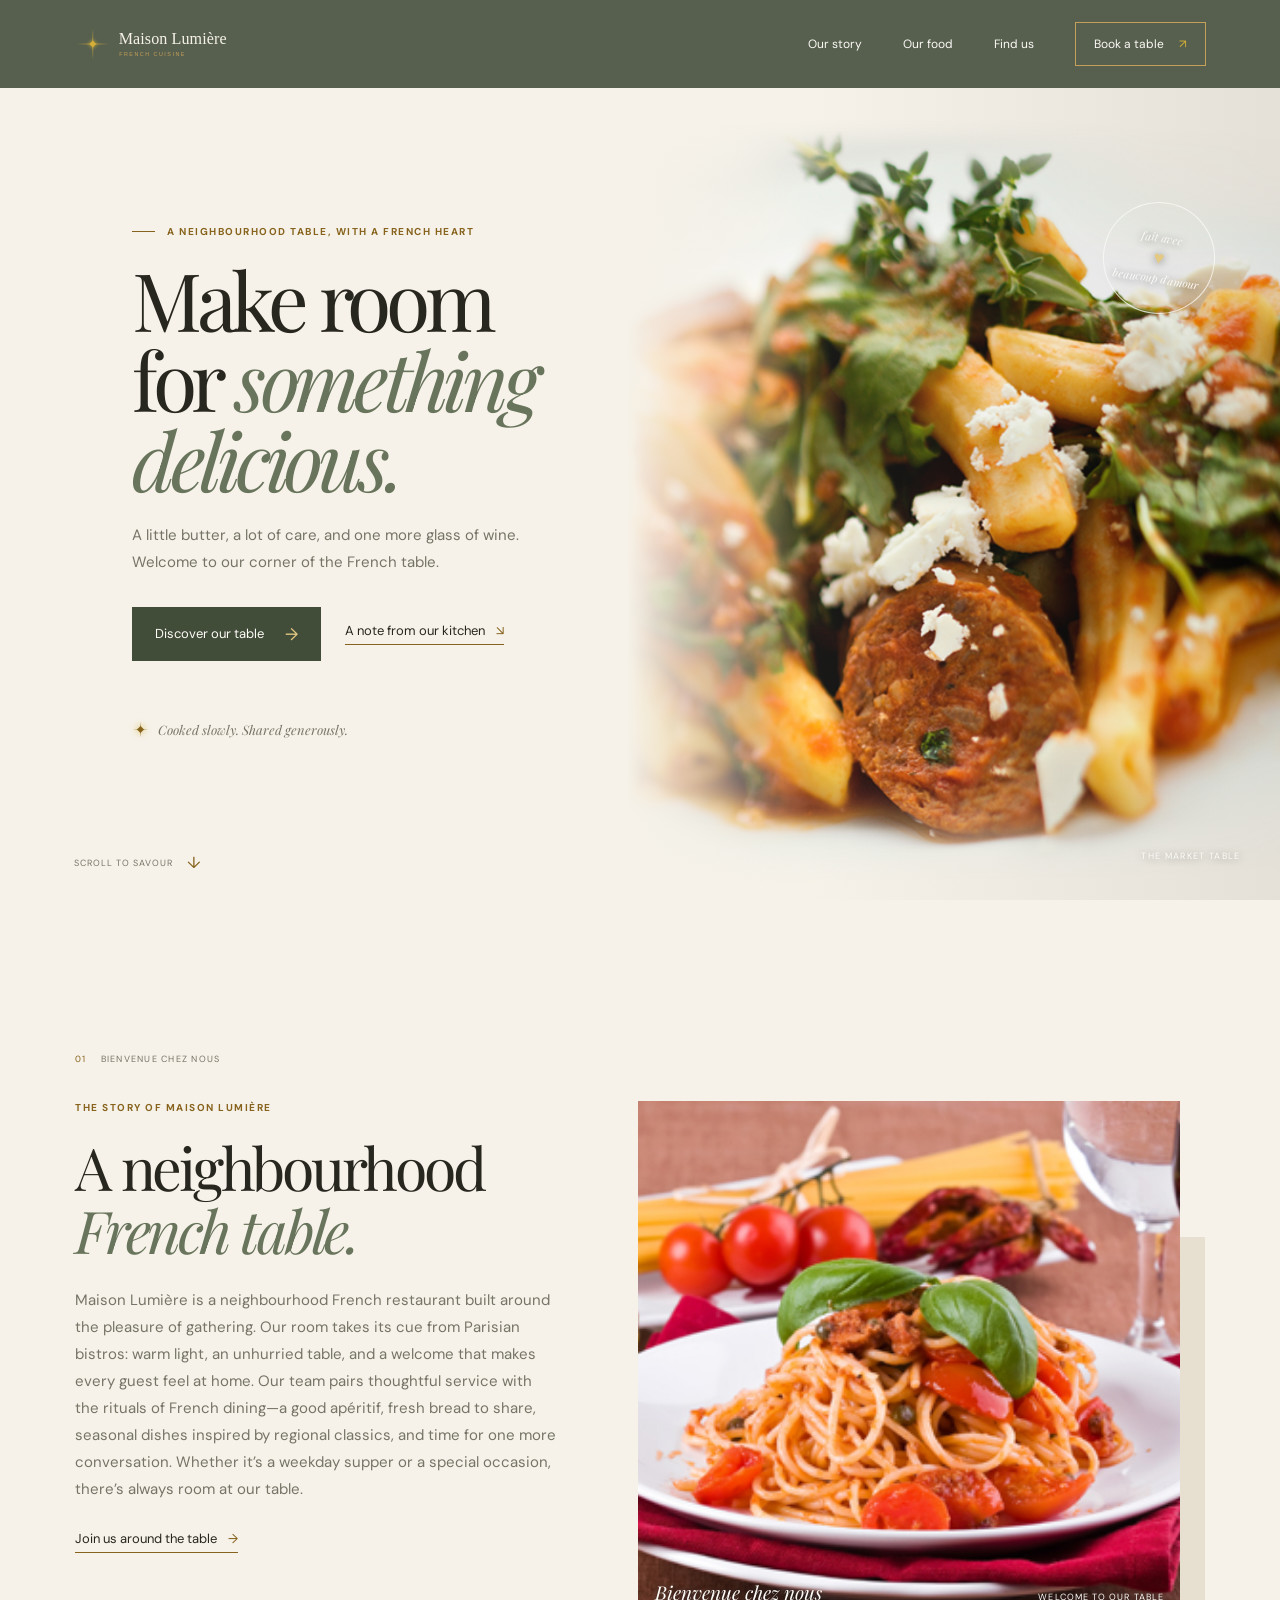
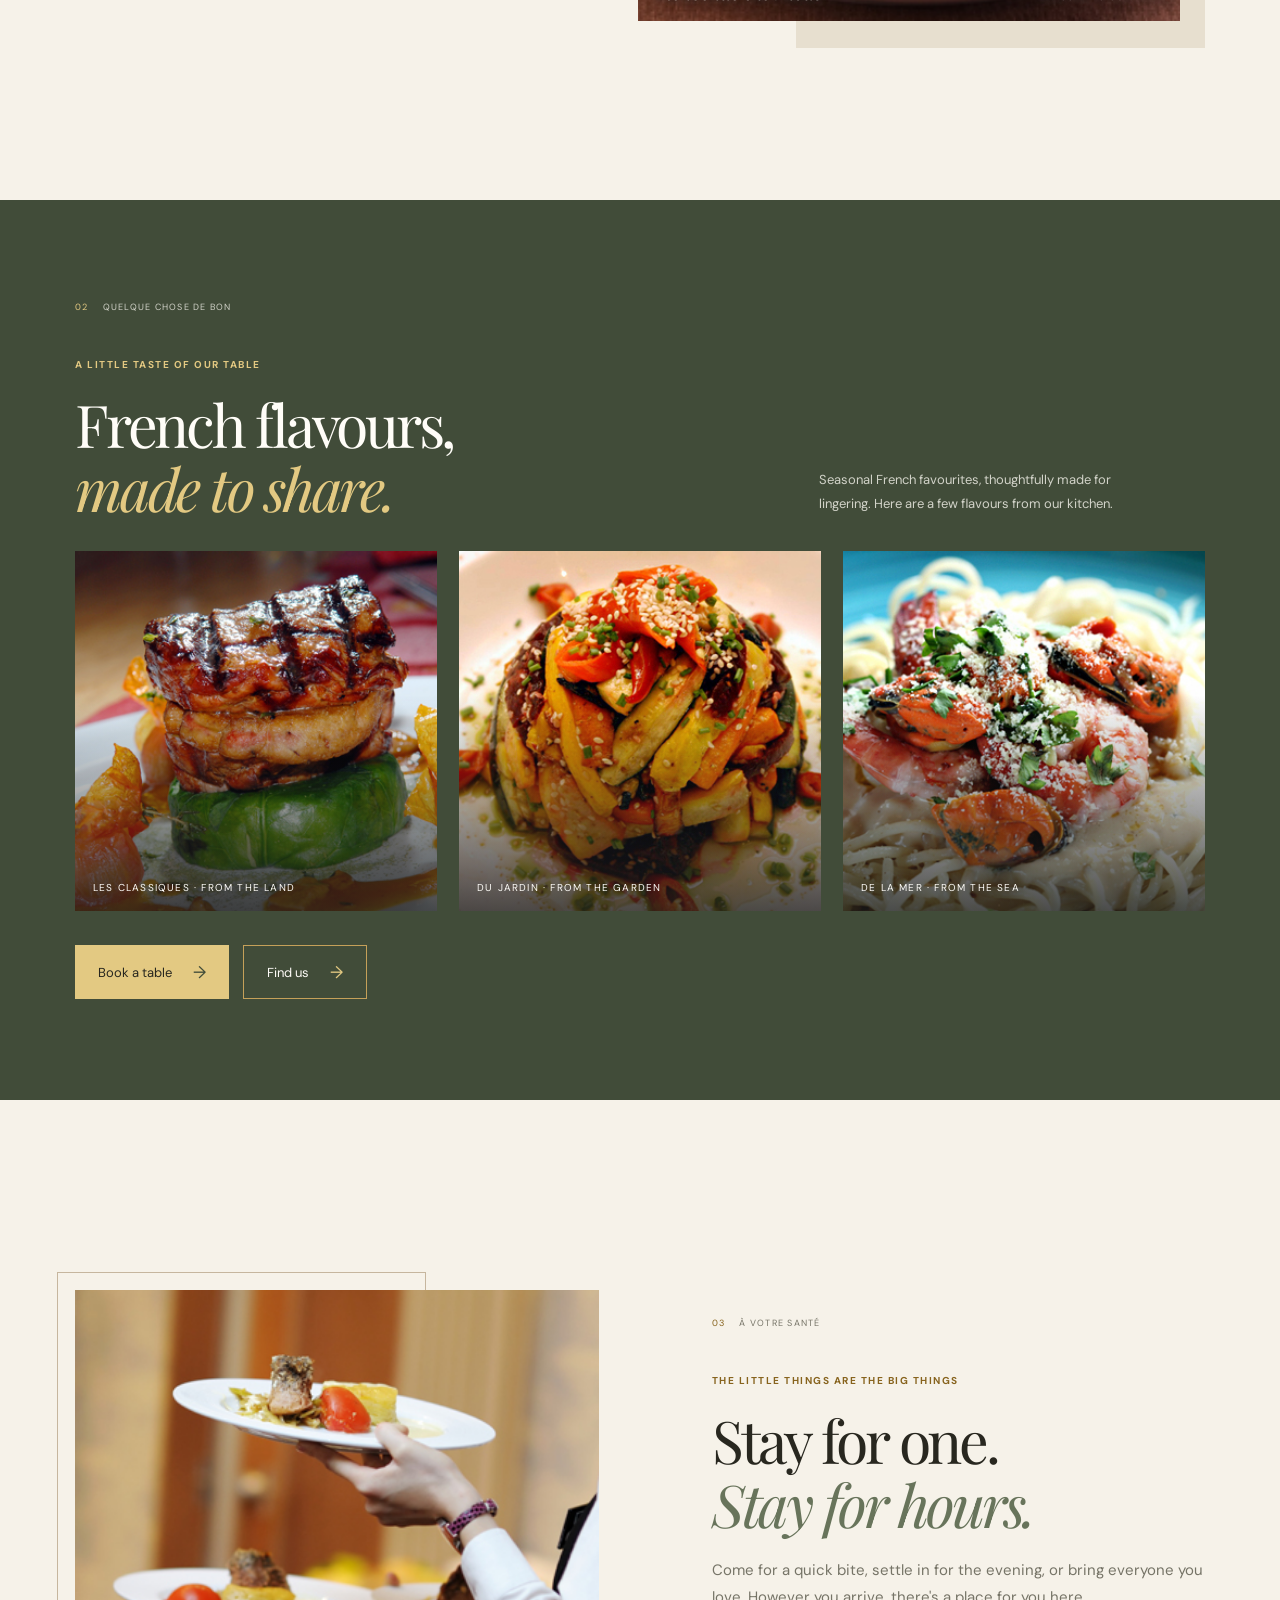
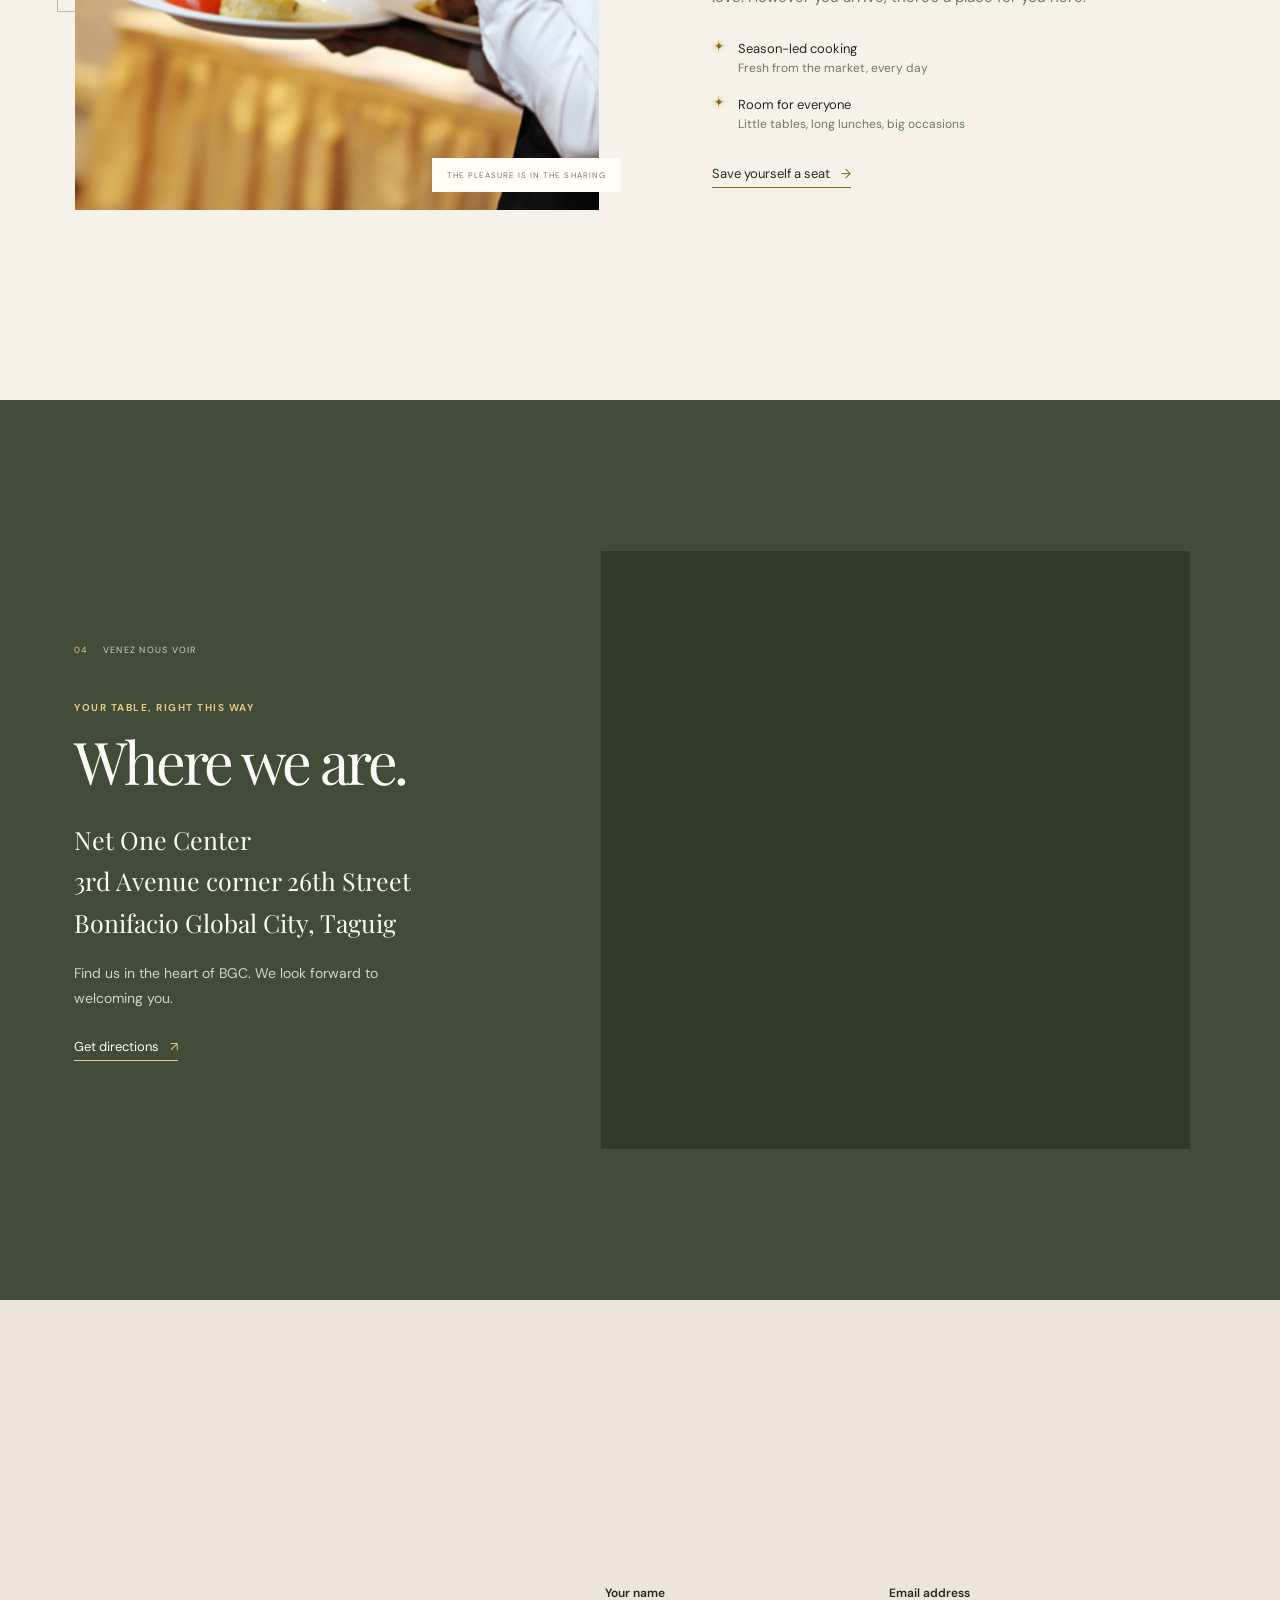
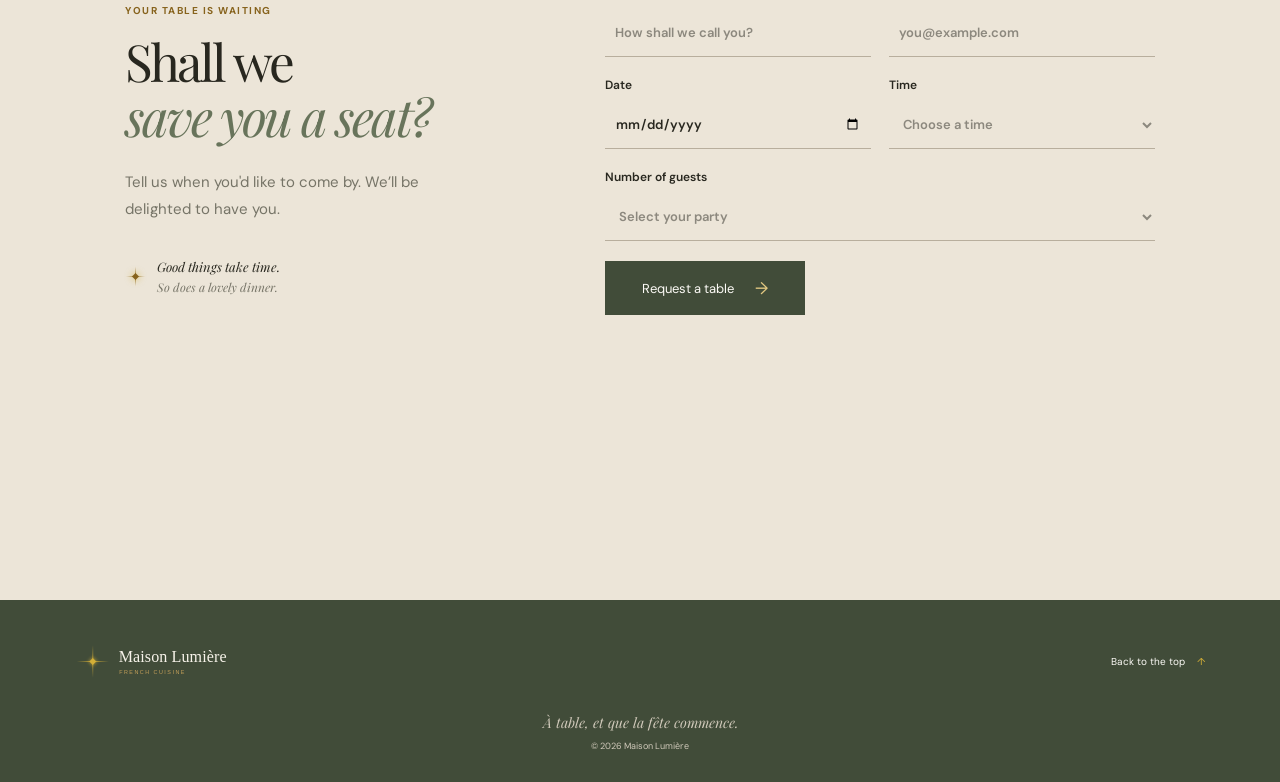
==== index.html @ 788fd07f "Add Maison Lumiere homepage" ====
<!doctype html>
<html lang="en">
<head>
  <meta charset="utf-8">
  <meta name="viewport" content="width=device-width, initial-scale=1">
  <meta name="theme-color" content="#f6f2e9">
  <meta name="description" content="Maison Lumière — French cooking, made with the seasons and meant to be shared.">
  <title>Maison Lumière — A French table, warmly set</title>
  <link rel="preconnect" href="https://fonts.googleapis.com">
  <link rel="preconnect" href="https://fonts.gstatic.com" crossorigin>
  <link href="https://fonts.googleapis.com/css2?family=DM+Sans:wght@400;500;600;700&family=Montserrat:wght@400;500&family=Playfair+Display:ital,wght@0,400;0,500;0,600;1,400;1,500&display=swap" rel="stylesheet">
  <link rel="stylesheet" href="styles.css">
  <script src="script.js" defer></script>
</head>
<body>
  <header class="site-header">
      <a class="brand" href="#top" aria-label="Maison Lumière home">
        <img class="brand-logo" src="maison-lumiere-logo.svg" alt="Maison Lumière — French Cuisine">
    </a>
    <button class="menu-toggle" type="button" aria-expanded="false" aria-controls="site-nav">
      <span class="sr-only">Toggle navigation</span>
      <span></span><span></span>
    </button>
    <nav class="site-nav" id="site-nav" aria-label="Main navigation">
      <a href="#story">Our story</a>
      <a href="#our-food">Our food</a>
      <a href="#location">Find us</a>
      <a class="nav-booking" href="#reserve">Book a table <span aria-hidden="true">↗</span></a>
    </nav>
  </header>

  <main>
    <section class="hero" id="top">
      <div class="hero-copy">
        <p class="eyebrow"><span></span> A neighbourhood table, with a French heart</p>
        <h1>Make room<br>for <em>something</em><br><em>delicious.</em></h1>
        <p class="hero-description">A little butter, a lot of care, and one more glass of wine. Welcome to our corner of the French table.</p>
        <div class="hero-actions">
          <a class="button button-dark" href="#our-food">Discover our table <span aria-hidden="true">→</span></a>
          <a class="text-link" href="#story">A note from our kitchen <span aria-hidden="true">↘</span></a>
        </div>
        <div class="hero-footnote"><span class="logo-star hero-star" aria-hidden="true"><span></span></span> Cooked slowly. Shared generously.</div>
      </div>
      <div class="hero-image" role="img" aria-label="A freshly prepared dish with herbs and golden roasted vegetables">
        <div class="image-caption"><span>THE MARKET TABLE</span></div>
        <div class="round-stamp" aria-hidden="true"><span>fait avec</span><strong>♥</strong><span>beaucoup d'amour</span></div>
      </div>
      <a class="scroll-cue" href="#story"><span>Scroll to savour</span><span aria-hidden="true">↓</span></a>
    </section>

    <section class="intro section-wrap" id="story">
      <div class="section-kicker"><span>01</span><span>BIENVENUE CHEZ NOUS</span></div>
      <div class="intro-copy">
        <p class="eyebrow">The story of Maison Lumière</p>
        <h2>A neighbourhood<br><em>French table.</em></h2>
        <p>Maison Lumière is a neighbourhood French restaurant built around the pleasure of gathering. Our room takes its cue from Parisian bistros: warm light, an unhurried table, and a welcome that makes every guest feel at home. Our team pairs thoughtful service with the rituals of French dining—a good apéritif, fresh bread to share, seasonal dishes inspired by regional classics, and time for one more conversation. Whether it’s a weekday supper or a special occasion, there’s always room at our table.</p>
        <a class="text-link" href="#reserve">Join us around the table <span aria-hidden="true">→</span></a>
      </div>
      <figure class="story-photo">
        <img src="images/chef-portrait.jpg" alt="A chef welcoming guests to the Maison Lumière table" loading="lazy">
        <figcaption><span>Bienvenue chez nous</span><span>WELCOME TO OUR TABLE</span></figcaption>
      </figure>
    </section>

    <section class="menu-preview" id="our-food">
      <div class="section-wrap">
        <div class="section-kicker section-kicker-light"><span>02</span><span>QUELQUE CHOSE DE BON</span></div>
        <div class="menu-heading">
          <div>
            <p class="eyebrow">A little taste of our table</p>
            <h2>French flavours,<br><em>made to share.</em></h2>
          </div>
          <p>Seasonal French favourites, thoughtfully made for lingering. Here are a few flavours from our kitchen.</p>
        </div>
        <div class="menu-preview-grid">
          <article class="menu-preview-card" data-preview-description="A French classic from the land, prepared for a relaxed meal at Maison Lumière.">
            <img src="images/index_img-7.jpg" alt="A beautifully plated grilled main course" loading="lazy">
            <span class="menu-preview-label">LES CLASSIQUES · FROM THE LAND</span>
          </article>
          <article class="menu-preview-card" data-preview-description="Seasonal garden vegetables, thoughtfully prepared with French herbs.">
            <img src="images/index_img-8.jpg" alt="A colorful plate of seasonal vegetables" loading="lazy">
            <span class="menu-preview-label">DU JARDIN · FROM THE GARDEN</span>
          </article>
          <article class="menu-preview-card" data-preview-description="Fresh seafood and comforting pasta, simply prepared for the table.">
            <img src="images/index_img-9.jpg" alt="A seafood dish with mussels and pasta" loading="lazy">
            <span class="menu-preview-label">DE LA MER · FROM THE SEA</span>
          </article>
        </div>
        <div class="menu-preview-actions">
          <a class="button button-menu" href="#reserve">Book a table <span aria-hidden="true">→</span></a>
          <a class="button button-menu button-menu-secondary" href="#location">Find us <span aria-hidden="true">→</span></a>
        </div>
      </div>
    </section>

    <section class="promise section-wrap" id="visit">
      <div class="promise-photo">
        <img src="images/index-3_img-1.jpg" alt="A dish being brought to the table" loading="lazy">
        <span class="photo-label">THE PLEASURE IS IN THE SHARING</span>
      </div>
      <div class="promise-copy">
        <div class="section-kicker"><span>03</span><span>À VOTRE SANTÉ</span></div>
        <p class="eyebrow">The little things are the big things</p>
        <h2>Stay for one.<br><em>Stay for hours.</em></h2>
        <p>Come for a quick bite, settle in for the evening, or bring everyone you love. However you arrive, there's a place for you here.</p>
        <div class="promise-details">
          <div><span class="logo-star detail-icon" aria-hidden="true"><span></span></span><span>Season-led cooking<br><small>Fresh from the market, every day</small></span></div>
          <div><span class="logo-star detail-icon" aria-hidden="true"><span></span></span><span>Room for everyone<br><small>Little tables, long lunches, big occasions</small></span></div>
        </div>
        <a class="text-link" href="#reserve">Save yourself a seat <span aria-hidden="true">→</span></a>
      </div>
    </section>

    <section class="location-section" id="location">
      <div class="location-inner">
        <div class="location-copy">
          <div class="section-kicker"><span>04</span><span>VENEZ NOUS VOIR</span></div>
          <p class="eyebrow">Your table, right this way</p>
          <h2>Where we are.</h2>
          <p class="location-address">Net One Center<br>3rd Avenue corner 26th Street<br>Bonifacio Global City, Taguig</p>
          <p class="location-note">Find us in the heart of BGC. We look forward to welcoming you.</p>
          <a class="text-link" href="https://www.google.com/maps/search/?api=1&query=Net+One+Center%2C+3rd+Avenue+corner+26th+Street%2C+Bonifacio+Global+City%2C+Taguig" target="_blank" rel="noreferrer">Get directions <span aria-hidden="true">↗</span></a>
        </div>
        <div class="location-map">
          <iframe title="Map showing Net One Center in Bonifacio Global City, Taguig" src="https://maps.google.com/maps?q=Net%20One%20Center%2C%203rd%20Avenue%20corner%2026th%20Street%2C%20Bonifacio%20Global%20City%2C%20Taguig&t=&z=15&ie=UTF8&iwloc=&output=embed" loading="lazy" referrerpolicy="no-referrer-when-downgrade"></iframe>
        </div>
      </div>
    </section>

    <section class="reservation" id="reserve">
      <div class="reservation-inner">
        <div class="reservation-copy">
          <p class="eyebrow">Your table is waiting</p>
          <h2>Shall we<br><em>save you a seat?</em></h2>
          <p>Tell us when you'd like to come by. We’ll be delighted to have you.</p>
          <div class="reservation-aside"><span class="logo-star reservation-star" aria-hidden="true"><span></span></span><span>Good things take time.<br><small>So does a lovely dinner.</small></span></div>
        </div>
        <form class="reservation-form">
          <div class="form-row">
            <label>Your name<input name="name" type="text" autocomplete="name" placeholder="How shall we call you?" required></label>
            <label>Email address<input name="email" type="email" autocomplete="email" placeholder="you@example.com" required></label>
          </div>
          <div class="form-row">
            <label>Date<input name="date" type="date" required></label>
            <label>Time<select name="time" required><option value="" disabled selected>Choose a time</option><option>12:00</option><option>12:30</option><option>13:00</option><option>19:00</option><option>19:30</option><option>20:00</option><option>20:30</option></select></label>
          </div>
          <label>Number of guests<select name="guests" required><option value="" disabled selected>Select your party</option><option>1 guest</option><option>2 guests</option><option>3 guests</option><option>4 guests</option><option>5 guests</option><option>6 guests</option></select></label>
          <button class="button button-light" type="submit">Request a table <span aria-hidden="true">→</span></button>
        </form>
      </div>
    </section>
  </main>

  <footer class="site-footer">
    <a class="brand footer-brand" href="#top" aria-label="Maison Lumière home">
      <img class="brand-logo" src="maison-lumiere-logo.svg" alt="Maison Lumière — French Cuisine">
    </a>
    <p>À table, et que la fête commence.</p>
    <a href="#top" class="back-top">Back to the top <span aria-hidden="true">↑</span></a>
    <small class="copyright">© <span id="year"></span> Maison Lumière</small>
  </footer>
  <div class="order-toast reservation-toast" role="status" aria-live="polite" aria-atomic="true"></div>
</body>
</html>
---- styles.css ----
:root {
  color-scheme: light;
  --cream: #f6f2e9;
  --paper: #fffdf8;
  --ivory: #fdfbf7;
  --ink: #28271f;
  --charcoal: #1a1a1a;
  --muted: #767467;
  --olive: #414c39;
  --olive-light: #68745b;
  --gold: #d4af37;
  --gold-muted: #c5a059;
  --gold-soft: #e3c982;
  --gold-ink: #87631d;
  --gold-wash: rgba(212, 175, 55, .1);
  --gold-glow: rgba(212, 175, 55, .55);
  --cream-dark: #ece5d8;
  --linen: #e7dfcf;
  --linen-line: #d7c9b4;
  --sand-line: #c6b69e;
  --field-line: #b8ae9d;
  --placeholder: #8c887e;
  --muted-light: #d2d3c9;
  --footer-muted: #d0c9ba;
  --olive-photo: #59634f;
  --line: rgba(40, 39, 31, .17);
  --line-dark: rgba(253, 251, 247, .22);
  --header-height: 88px;
  --serif: "Playfair Display", Georgia, serif;
  --sans: "DM Sans", Arial, sans-serif;
}

* { box-sizing: border-box; }
html { scroll-behavior: smooth; scroll-padding-top: var(--header-height); }
body { margin: 0; background: var(--cream); color: var(--ink); font-family: var(--sans); -webkit-font-smoothing: antialiased; }
a { color: inherit; text-decoration: none; }
button, input, select { font: inherit; }
img { display: block; width: 100%; }
.sr-only { position: absolute; width: 1px; height: 1px; padding: 0; margin: -1px; overflow: hidden; clip: rect(0, 0, 0, 0); white-space: nowrap; border: 0; }

.site-header { height: 88px; padding: 0 5.8%; display: flex; align-items: center; justify-content: space-between; position: sticky; top: 0; z-index: 5; background: rgba(65, 76, 57, .88); backdrop-filter: blur(10px); -webkit-backdrop-filter: blur(10px); }
.brand { display: inline-flex; align-items: center; gap: 10px; padding: 9px 0; background: transparent; color: var(--ivory); }
.brand-logo { display: block; width: 210px; height: auto; }
.brand-mark, .logo-star { position: relative; display: inline-grid; flex: 0 0 auto; place-items: center; --star-color: var(--gold); }
.brand-mark { width: 27px; height: 27px; flex-basis: 27px; }
.brand-mark::before, .brand-mark::after, .logo-star::before, .logo-star::after { position: absolute; content: ""; border-radius: 50%; }
.brand-mark::before, .logo-star::before { width: 2px; height: 100%; background: linear-gradient(to bottom, transparent, var(--star-color), transparent); }
.brand-mark::after, .logo-star::after { width: 100%; height: 2px; background: linear-gradient(to right, transparent, var(--star-color), transparent); }
.brand-mark span, .logo-star span { position: relative; z-index: 1; width: 7px; height: 7px; background: var(--star-color); transform: rotate(45deg); box-shadow: 0 0 9px 1px var(--gold-glow); }
.brand-name { color: var(--ivory); font: 400 18px/1.1 var(--serif); letter-spacing: .01em; white-space: nowrap; }
.brand-name small { display: block; margin-top: 5px; color: var(--gold-muted); font: 400 7px/1 var(--sans); letter-spacing: .24em; text-transform: uppercase; }
.site-nav { display: flex; align-items: center; gap: clamp(22px, 3.2vw, 50px); color: var(--ivory); font-size: 12px; }
.site-nav > a:not(.nav-booking) { transition: color .2s ease; }
.site-nav > a:not(.nav-booking):hover { color: var(--gold-soft); }
.nav-booking { padding: 13px 18px; border: 1px solid var(--gold-muted); }
.nav-booking:hover { background: var(--gold-wash); }
.nav-booking span { margin-left: 12px; color: var(--gold); }
.menu-toggle { display: none; }

.hero { min-height: max(560px, calc(100svh - var(--header-height))); position: relative; display: flex; align-items: center; overflow: hidden; }
.hero-copy { position: relative; z-index: 2; width: 51%; padding: 10px 0 35px 10.3%; }
.eyebrow { margin: 0 0 21px; color: var(--gold-ink); font-size: 10px; font-weight: 700; letter-spacing: .15em; text-transform: uppercase; }
.hero .eyebrow span { display: inline-block; width: 23px; height: 1px; margin: 0 9px 3px 0; background: var(--gold-ink); }
h1, h2, h3, p, figure { margin-top: 0; }
.hero h1 { margin-bottom: 23px; font: 400 clamp(55px, 6.3vw, 92px)/.99 var(--serif); letter-spacing: -.065em; }
h1 em, h2 em { color: var(--olive-light); font-weight: 400; }
.hero-description { max-width: 410px; margin-bottom: 31px; color: var(--muted); font-size: 15px; line-height: 1.8; }
.hero-actions { display: flex; align-items: center; gap: 24px; }
.button { min-height: 54px; padding: 0 23px; display: inline-flex; align-items: center; justify-content: center; gap: 21px; border: 0; cursor: pointer; font-size: 13px; transition: transform .2s ease, background .2s ease; }
.button:hover { transform: translateY(-2px); }
.button-dark { background: var(--olive); color: var(--paper); }
.button-dark:hover { background: var(--olive-light); }
.button span { color: var(--gold-soft); font-size: 17px; }
.text-link { padding-bottom: 5px; border-bottom: 1px solid var(--gold-ink); font-size: 13px; }
.text-link span { margin-left: 8px; color: var(--gold-ink); }
.hero-footnote { display: flex; align-items: center; gap: 9px; margin-top: 60px; color: var(--muted); font: italic 13px var(--serif); }
.hero-star { width: 17px; height: 17px; --star-color: var(--gold-ink); }
.hero-star::before, .hero-star::after { width: 1px; height: 100%; }
.hero-star::after { width: 100%; height: 1px; }
.hero-star span { width: 5px; height: 5px; box-shadow: 0 0 6px 1px var(--gold-glow); }
.hero-image { position: absolute; inset: 0 0 0 49%; background: linear-gradient(90deg, var(--cream) 0%, rgba(246,242,233,.09) 28%, rgba(20,19,16,.08) 100%), url("images/header-bg.png") center/cover no-repeat; }
.image-caption { position: absolute; right: 6%; bottom: 38px; left: 6%; display: flex; justify-content: flex-end; color: var(--ivory); font-size: 9px; letter-spacing: .15em; text-shadow: 0 1px 8px rgba(0,0,0,.4); }
.round-stamp { position: absolute; top: 14%; right: 10%; width: 112px; height: 112px; border: 1px solid rgba(253,251,247,.76); border-radius: 50%; display: flex; flex-direction: column; align-items: center; justify-content: center; color: var(--ivory); font: italic 11px var(--serif); text-shadow: 0 1px 8px rgba(0,0,0,.45); transform: rotate(9deg); }
.round-stamp strong { margin: 1px 0; color: var(--gold-soft); font: 18px var(--sans); }
.scroll-cue { position: absolute; z-index: 2; left: 5.8%; bottom: 27px; display: flex; gap: 14px; align-items: center; color: var(--muted); font-size: 9px; letter-spacing: .11em; text-transform: uppercase; }
.scroll-cue span + span { color: var(--gold-ink); font-size: 16px; }

.section-wrap { width: min(1130px, 88.4%); margin: 0 auto; }
.intro { min-height: 100svh; padding-top: clamp(58px, 8svh, 104px); padding-bottom: clamp(58px, 8svh, 104px); position: relative; display: grid; grid-template-columns: .92fr 1.08fr; column-gap: 7%; align-content: center; }
.section-kicker { display: flex; gap: 14px; align-items: center; color: var(--muted); font-size: 9px; letter-spacing: .14em; }
.section-kicker span:first-child { color: var(--gold-ink); }
.intro > .section-kicker { grid-column: 1 / -1; margin-bottom: clamp(25px, 4svh, 42px); }
.intro-copy { padding-left: 0; }
.intro-copy h2, .menu-heading h2, .promise-copy h2, .reservation-copy h2 { margin-bottom: 25px; font: 400 clamp(42px, 4.6vw, 66px)/1.08 var(--serif); letter-spacing: -.055em; }
.intro-copy > p:not(.eyebrow), .promise-copy > p:not(.eyebrow) { max-width: 500px; color: var(--muted); font-size: 15px; line-height: 1.8; }
.intro-copy .text-link { display: inline-block; margin-top: 12px; }
.story-photo { position: relative; align-self: center; margin: 0; padding: 0 25px 27px 0; }
.story-photo::after { content: ""; position: absolute; z-index: -1; right: 0; bottom: 0; width: 72%; height: 75%; background: var(--linen); }
.story-photo img { width: 100%; height: min(58svh, 520px); object-fit: cover; }
.story-photo figcaption { position: absolute; right: 41px; bottom: 43px; left: 17px; display: flex; justify-content: space-between; align-items: baseline; color: var(--ivory); text-shadow: 0 1px 6px #333; }
.story-photo figcaption span:first-child { font: italic 19px var(--serif); }
.story-photo figcaption span:last-child { font-size: 9px; letter-spacing: .12em; }

.menu-section { min-height: 100svh; padding: 94px 0 100px; background: var(--olive); color: var(--paper); }
.menu-preview { min-height: 100svh; padding: clamp(70px, 9svh, 110px) 0; display: grid; align-items: center; background: var(--olive); color: var(--paper); }
.menu-preview .section-kicker-light { margin-bottom: clamp(30px, 5svh, 46px); }
.menu-preview .menu-heading { margin-bottom: 32px; }
.menu-preview .menu-heading > p { width: min(330px, 34%); font-size: 13px; }
.menu-preview-grid { display: grid; grid-template-columns: repeat(3, minmax(0, 1fr)); gap: 22px; }
.menu-preview-card { position: relative; min-height: clamp(220px, 30vw, 360px); overflow: hidden; background: var(--charcoal); }
.menu-preview-card::after { position: absolute; inset: 40% 0 0; background: linear-gradient(transparent, rgba(26, 26, 26, .78)); content: ""; }
.menu-preview-card img { width: 100%; height: 100%; position: absolute; inset: 0; object-fit: cover; transition: transform .35s ease; }
.menu-preview-card:hover img { transform: scale(1.04); }
.menu-preview-label { position: absolute; z-index: 1; right: 18px; bottom: 17px; left: 18px; color: var(--ivory); font-size: 10px; letter-spacing: .12em; }
.menu-preview-actions { display: flex; flex-wrap: wrap; gap: 14px; margin-top: 34px; }
.button-menu { background: var(--gold-soft); color: var(--ink); }
.button-menu span { color: var(--olive); }
.button-menu:hover { background: var(--ivory); }
.button-menu-secondary { border: 1px solid var(--gold-muted); background: transparent; color: var(--ivory); }
.button-menu-secondary span { color: var(--gold-soft); }
.button-menu-secondary:hover { background: var(--gold-wash); }
.menu-page-hero { min-height: 440px; position: relative; display: flex; align-items: center; overflow: hidden; background: var(--cream); }
.menu-page-hero-copy { position: relative; z-index: 1; width: 51%; padding: 55px 5% 55px 10.3%; }
.menu-page-hero-copy h1 { margin-bottom: 20px; font: 400 clamp(54px, 6.3vw, 82px)/1 var(--serif); letter-spacing: -.065em; }
.menu-page-hero-copy h1 em { color: var(--olive-light); }
.menu-page-hero-copy > p:not(.eyebrow) { max-width: 380px; margin-bottom: 27px; color: var(--muted); font-size: 15px; line-height: 1.8; }
.menu-page-hero-image { position: absolute; inset: 0 0 0 49%; background: linear-gradient(90deg, var(--cream) 0%, rgba(246,242,233,.09) 28%, rgba(20,19,16,.08) 100%), url("images/header-bg.png") center/cover no-repeat; opacity: .94; filter: blur(1px); transform: scale(1.005); }
.menu-page-section { padding-top: 80px; }
.menu-booking-link { display: flex; width: fit-content; margin: 54px auto 0; }
.site-nav > a[aria-current="page"] { color: var(--gold-soft); }
.food-gallery { padding: clamp(68px, 9svh, 105px) 0; background: var(--cream); color: var(--ink); }
.food-gallery .section-kicker { margin-bottom: 35px; }
.food-gallery-heading { display: flex; justify-content: space-between; align-items: end; gap: 40px; margin-bottom: 40px; }
.food-gallery-heading .eyebrow { margin-bottom: 15px; }
.food-gallery-heading h2 { margin: 0; font: 400 clamp(42px, 4.6vw, 62px)/1.08 var(--serif); letter-spacing: -.055em; }
.food-gallery-heading h2 em { color: var(--olive-light); }
.food-gallery-heading > p { max-width: 340px; margin: 0 4% 5px 20px; color: var(--muted); font-size: 14px; line-height: 1.8; }
.food-gallery-grid { display: grid; grid-template-columns: repeat(4, minmax(0, 1fr)); gap: 18px; }
.food-gallery-card { min-width: 0; margin: 0; }
.food-gallery-card img { width: 100%; height: clamp(170px, 19vw, 270px); object-fit: cover; }
.food-gallery-card figcaption { display: flex; align-items: center; gap: 10px; padding-top: 13px; font: italic 16px/1.4 var(--serif); }
.food-gallery-card figcaption span { color: var(--gold-ink); font: 600 9px var(--sans); letter-spacing: .12em; }
.section-kicker-light { margin-bottom: 46px; color: var(--muted-light); }
.section-kicker-light span:first-child { color: var(--gold-soft); }
.menu-heading { display: flex; justify-content: space-between; align-items: end; margin-bottom: 39px; }
.menu-heading .eyebrow { color: var(--gold-soft); }
.menu-heading h2 { margin-bottom: 0; }
.menu-heading h2 em { color: var(--gold-soft); }
.menu-heading > p { width: min(340px, 38%); margin: 0 5% 4px 30px; color: var(--muted-light); font-size: 14px; line-height: 1.8; }
.menu-category-picker { position: relative; width: min(270px, 100%); margin: 0 0 39px; }
.menu-category-picker select { width: 100%; min-height: 48px; padding: 0 42px 0 15px; appearance: none; border: 1px solid var(--line-dark); border-radius: 0; background: var(--olive); color: var(--ivory); cursor: pointer; font-size: 12px; }
.menu-category-picker select:hover, .menu-category-picker select:focus-visible { border-color: var(--gold-soft); outline: none; }
.menu-category-picker select option { background: var(--olive); color: var(--ivory); }
.menu-category-picker > span { position: absolute; top: -13px; right: 15px; bottom: 0; display: grid; place-items: center; color: var(--gold-soft); font-size: 18px; line-height: 1; pointer-events: none; }
.menu-grid { display: grid; grid-template-columns: repeat(2, minmax(0, 1fr)); column-gap: 34px; row-gap: 39px; }
.menu-category { min-width: 0; padding-top: 20px; border-top: 1px solid var(--line-dark); scroll-margin-top: 24px; }
.menu-category-label { display: flex; gap: 11px; margin-bottom: 12px; color: var(--gold-soft); font-size: 8px; letter-spacing: .15em; }
.menu-category-label span { color: var(--muted-light); }
.menu-category > h3 { margin-bottom: 7px; font: 400 27px/1.15 var(--serif); }
.menu-category-intro { margin-bottom: 0; color: var(--muted-light); font-size: 12px; line-height: 1.6; }
.menu-list { margin: 17px 0 0; padding: 0; list-style: none; }
.menu-list li { display: flex; justify-content: space-between; gap: 12px; padding: 14px 0; border-top: 1px solid rgba(253, 251, 247, .12); }
.menu-list li > div { min-width: 0; }
.menu-list h4 { margin: 0 0 5px; font: 400 18px/1.3 var(--serif); }
.menu-list li p { margin: 0; color: var(--muted-light); font-size: 11px; line-height: 1.6; }
.menu-price { flex: 0 0 auto; padding-top: 1px; color: var(--gold-soft); font: 17px/1.3 var(--serif); white-space: nowrap; }
.add-to-order { display: inline-flex; align-items: center; gap: 8px; margin-top: 9px; padding: 5px 0; border: 0; border-bottom: 1px solid rgba(227,201,130,.55); background: transparent; color: var(--gold-soft); cursor: pointer; font: 500 10px var(--sans); transition: color .2s ease, border-color .2s ease; }
.add-to-order span { font-size: 14px; line-height: 1; }
.add-to-order:hover, .add-to-order:focus-visible { border-color: var(--ivory); color: var(--ivory); outline: none; }
.order-cart-toggle { position: fixed; z-index: 6; right: 26px; bottom: 24px; min-width: 230px; min-height: 62px; display: inline-flex; align-items: center; justify-content: center; gap: 16px; padding: 0 22px; border: 0; background: rgba(65, 76, 57, .88); color: var(--ivory); box-shadow: 0 8px 24px rgba(26,26,26,.2); backdrop-filter: blur(8px); -webkit-backdrop-filter: blur(8px); cursor: pointer; font-size: 14px; transition: opacity .2s ease, visibility .2s ease; }
.order-cart-toggle.is-hidden { visibility: hidden; opacity: 0; pointer-events: none; }
.order-toast { position: fixed; z-index: 7; left: 26px; bottom: 24px; width: min(360px, calc(100% - 52px)); padding: 18px 22px; border-left: 3px solid var(--gold-soft); background: rgba(65, 76, 57, .88); color: var(--ivory); box-shadow: 0 8px 24px rgba(26,26,26,.24); backdrop-filter: blur(8px); -webkit-backdrop-filter: blur(8px); font-size: 13px; line-height: 1.6; opacity: 0; transform: translateY(12px); visibility: hidden; transition: opacity .25s ease, transform .25s ease, visibility .25s ease; }
.order-toast.is-visible { opacity: 1; transform: translateY(0); visibility: visible; }
.order-count { min-width: 26px; height: 26px; display: inline-grid; place-items: center; border-radius: 50%; background: var(--gold-soft); color: var(--olive); font-size: 12px; font-weight: 700; }
.order-cart-total { padding-left: 14px; border-left: 1px solid var(--line-dark); color: var(--gold-soft); font-family: var(--serif); font-size: 18px; }
.order-summary { width: 100%; margin: 64px auto 0; padding: clamp(32px, 5vw, 56px) 0; border: 0; background: rgba(65, 76, 57, .88); color: var(--ivory); backdrop-filter: blur(8px); -webkit-backdrop-filter: blur(8px); scroll-margin-top: 24px; }
.order-summary > .eyebrow { margin-bottom: 14px; color: var(--gold-soft); }
.order-summary h2 { margin: 0 0 8px; font: 400 clamp(34px, 5vw, 48px)/1.1 var(--serif); letter-spacing: -.045em; }
.order-summary-intro, .order-empty { color: var(--muted-light); font-size: 13px; line-height: 1.6; }
.order-empty { padding: 19px 0; }
.order-items { max-height: min(42svh, 420px); overflow-y: auto; margin: 0; padding: 0; list-style: none; }
.order-items > li { display: grid; grid-template-columns: minmax(0, 1fr) auto; gap: 8px 14px; padding: 15px 0; border-top: 1px solid var(--line-dark); }
.order-item-name { font: 400 16px/1.35 var(--serif); }
.order-item-subtotal { color: var(--gold-soft); font: 15px var(--serif); white-space: nowrap; }
.order-quantity-controls { grid-column: 1 / -1; display: flex; align-items: center; gap: 10px; }
.order-quantity-controls button { width: 27px; height: 27px; border: 1px solid var(--gold-muted); background: transparent; color: var(--ivory); cursor: pointer; }
.order-quantity-controls button:hover, .order-quantity-controls button:focus-visible { border-color: var(--gold-soft); outline: none; }
.order-quantity { min-width: 14px; color: var(--ivory); font-size: 12px; text-align: center; }
.order-remove { margin-left: auto; border: 0 !important; color: var(--muted-light) !important; font-size: 11px; text-decoration: underline; width: auto !important; }
.order-total { display: flex; justify-content: space-between; margin-top: 16px; padding-top: 17px; border-top: 1px solid var(--line-dark); font: 15px var(--sans); }
.order-total strong { color: var(--gold-soft); font: 600 19px var(--serif); }
.order-status { min-height: 0; margin: 0; color: var(--gold-soft); font-size: 12px; line-height: 1.5; }
.order-status:not(:empty) { margin-top: 14px; padding: 12px; background: var(--gold-wash); }
.order-summary-actions { display: flex; justify-content: space-between; gap: 12px; margin-top: 20px; }
.order-summary-actions button { min-height: 44px; padding: 0 14px; cursor: pointer; font: 500 11px var(--sans); }
.order-clear { border: 1px solid var(--gold-muted); background: transparent; color: var(--muted-light); }
.order-clear:hover, .order-clear:focus-visible { border-color: var(--gold-soft); color: var(--ivory); outline: none; }
.order-submit { border: 1px solid var(--gold-soft); background: var(--gold-soft); color: var(--olive); }
.order-submit span { margin-left: 8px; color: var(--gold-soft); }
.order-submit span { color: var(--olive); }
.order-submit:hover, .order-submit:focus-visible { background: var(--ivory); outline: none; }
.order-submit:disabled, .order-clear:disabled { cursor: not-allowed; opacity: .48; }
.menu-footnote { margin: 42px 0 0; color: var(--gold-soft); text-align: center; font: 11px/1.5 var(--sans); letter-spacing: .04em; }
.menu-footnote small { display: block; margin-top: 6px; color: var(--muted-light); font-size: 9px; letter-spacing: 0; }

.promise { min-height: 100svh; padding-top: clamp(70px, 9svh, 120px); padding-bottom: clamp(70px, 9svh, 120px); display: grid; grid-template-columns: 1.03fr .97fr; gap: 10%; align-content: center; align-items: center; }
.promise-photo { position: relative; }
.promise-photo::before { content: ""; position: absolute; top: -18px; left: -18px; width: 70%; height: 65%; border: 1px solid var(--sand-line); }
.promise-photo img { position: relative; width: 100%; height: min(58svh, 520px); object-fit: cover; }
.photo-label { position: absolute; right: -22px; bottom: 18px; padding: 12px 15px; background: var(--paper); color: var(--muted); font-size: 8px; letter-spacing: .13em; }
.promise-copy .section-kicker { margin-bottom: 45px; }
.promise-copy h2 { margin-bottom: 21px; }
.promise-details { display: grid; gap: 17px; margin: 28px 0; }
.promise-details > div { display: flex; gap: 12px; align-items: flex-start; font-size: 13px; line-height: 1.5; }
.detail-icon { width: 14px; height: 14px; --star-color: var(--gold-ink); }
.detail-icon::before, .detail-icon::after { width: 1px; height: 100%; }
.detail-icon::after { width: 100%; height: 1px; }
.detail-icon span { width: 4px; height: 4px; box-shadow: 0 0 5px 1px var(--gold-glow); }
.promise-details small { color: var(--muted); font-size: 12px; }

.location-section { min-height: 100svh; padding: clamp(60px, 8svh, 100px) 5.8%; display: grid; align-items: center; background: var(--olive); color: var(--ivory); }
.location-inner { width: min(1250px, 100%); min-height: min(70svh, 650px); margin: 0 auto; display: grid; grid-template-columns: .82fr 1.18fr; align-items: stretch; gap: 7%; }
.location-copy { align-self: center; padding: 20px 0; }
.location-copy .section-kicker { color: var(--muted-light); }
.location-copy .section-kicker span:first-child, .location-copy .eyebrow { color: var(--gold-soft); }
.location-copy .section-kicker { margin-bottom: clamp(34px, 5svh, 55px); }
.location-copy .eyebrow { margin-bottom: 16px; }
.location-copy h2 { margin: 0 0 27px; font: 400 clamp(44px, 4.6vw, 66px)/1.06 var(--serif); letter-spacing: -.055em; }
.location-copy h2 em { color: var(--gold-soft); }
.location-address { margin: 0 0 18px; font: 400 clamp(19px, 2vw, 25px)/1.65 var(--serif); }
.location-note { max-width: 350px; margin-bottom: 24px; color: var(--muted-light); font-size: 14px; line-height: 1.8; }
.location-copy .text-link { border-color: var(--gold-soft); }
.location-copy .text-link span { color: var(--gold-soft); }
.location-map { position: relative; min-height: 440px; overflow: hidden; border: 8px solid var(--olive); background: var(--olive); }
.location-map::after { position: absolute; inset: 8px; background: var(--olive); content: ""; opacity: .32; mix-blend-mode: multiply; pointer-events: none; }
.location-map iframe { display: block; width: 100%; height: 100%; min-height: inherit; border: 0; filter: grayscale(1) sepia(.12); }

.reservation { min-height: 100svh; padding: clamp(70px, 9svh, 110px) 6%; display: grid; align-items: center; background: var(--cream-dark); color: var(--ink); }
.reservation-inner { width: min(1030px, 100%); margin: auto; display: grid; grid-template-columns: .8fr 1.2fr; gap: 11%; align-items: center; }
.reservation-copy .eyebrow { margin-bottom: 17px; color: var(--gold-ink); }
.reservation-copy h2 { font-size: clamp(40px, 4vw, 54px); }
.reservation-copy h2 em { color: var(--olive-light); }
.reservation-copy > p:not(.eyebrow) { max-width: 330px; color: var(--muted); font-size: 15px; line-height: 1.8; }
.reservation-aside { display: flex; gap: 11px; align-items: center; margin-top: 34px; font: italic 13px/1.5 var(--serif); }
.reservation-star { width: 21px; height: 21px; --star-color: var(--gold-ink); }
.reservation-star::before, .reservation-star::after { width: 1px; height: 100%; }
.reservation-star::after { width: 100%; height: 1px; }
.reservation-star span { width: 5px; height: 5px; box-shadow: 0 0 6px 1px var(--gold-glow); }
.reservation-aside small { color: var(--muted); font-size: 12px; }
.reservation-form { display: grid; gap: 20px; }
.form-row { display: grid; grid-template-columns: 1fr 1fr; gap: 18px; }
.reservation-form label { display: grid; gap: 8px; color: var(--ink); font-size: 12px; font-weight: 600; }
.reservation-form input, .reservation-form select { width: 100%; min-height: 48px; padding: 0 10px; border: 0; border-bottom: 1px solid var(--field-line); border-radius: 0; outline: 0; background: transparent; color: var(--ink); font-size: 13px; }
.reservation-form input:focus, .reservation-form select:focus { border-bottom-color: var(--gold); }
.reservation-form input::placeholder, .reservation-form select:invalid { color: var(--placeholder); }
.reservation-form select option { background: var(--cream-dark); color: var(--ink); }
.button-light { justify-self: start; min-width: 200px; background: var(--olive); color: var(--ivory); }
.button-light:hover { background: var(--charcoal); }
.button-light span { color: var(--gold-soft); }
.form-note { margin: -8px 0 0; color: var(--muted); font-size: 11px; line-height: 1.6; }

.site-footer { min-height: 130px; padding: 30px 5.8%; display: flex; justify-content: space-between; align-items: center; flex-wrap: wrap; gap: 20px; background: var(--olive); color: var(--ivory); }
.footer-brand .brand-mark { width: 24px; height: 24px; flex-basis: 24px; }
.footer-brand .brand-mark span { width: 6px; height: 6px; }
.footer-brand .brand-name { font-size: 16px; }
.site-footer > p { order: 3; width: 100%; margin: 0; color: var(--footer-muted); font: italic 14px var(--serif); text-align: center; }
.back-top { order: 2; font-size: 10px; }
.back-top span { margin-left: 9px; color: var(--gold); }
.copyright { order: 4; width: 100%; margin-top: -12px; color: var(--footer-muted); font-size: 9px; text-align: center; }

@media (min-width: 1400px) {
  .hero-copy { padding-left: max(10.3%, calc((100vw - 1130px) / 2)); }
}
@media (max-width: 850px) {
  :root { --header-height: 76px; }
  .site-header { height: 76px; padding: 0 5%; }
  .site-nav { gap: 18px; font-size: 11px; }
  .hero { min-height: max(540px, calc(100svh - var(--header-height))); }
  .hero-copy { width: 56%; padding-left: 7%; }
  .hero-image { left: 45%; }
  .hero h1 { font-size: clamp(54px, 8vw, 72px); }
  .hero-actions { align-items: flex-start; flex-direction: column; gap: 16px; }
  .hero-footnote { margin-top: 36px; }
  .intro { column-gap: 4%; }
  .intro-copy { padding-left: 0; }
  .promise { gap: 8%; }
  .reservation-inner { gap: 7%; }
  .location-inner { grid-template-columns: .9fr 1.1fr; gap: 5%; }
  .location-map { min-height: 52svh; }
}
@media (max-width: 620px) {
  :root { --header-height: 70px; }
  .site-header { height: 70px; }
  .brand { gap: 8px; padding: 9px 10px; }
  .brand-logo { width: 180px; }
  .brand-mark { width: 23px; height: 23px; flex-basis: 23px; }
  .brand-mark span { width: 6px; height: 6px; }
  .brand-name { font-size: 15px; }
  .brand-name small { font-size: 6px; }
  .menu-toggle { width: 42px; height: 42px; display: grid; align-content: center; justify-items: center; gap: 6px; border: 1px solid var(--line-dark); background: transparent; }
  .menu-toggle span:not(.sr-only) { width: 17px; height: 1px; background: var(--gold); transition: transform .2s ease; }
  .menu-toggle[aria-expanded="true"] span:nth-last-child(2) { transform: translateY(3.5px) rotate(45deg); }
  .menu-toggle[aria-expanded="true"] span:last-child { transform: translateY(-3.5px) rotate(-45deg); }
  .site-nav { position: absolute; top: 70px; right: 0; left: 0; padding: 20px 6% 25px; display: none; align-items: stretch; flex-direction: column; gap: 0; border-top: 1px solid var(--line-dark); background: rgba(65, 76, 57, .97); backdrop-filter: blur(10px); -webkit-backdrop-filter: blur(10px); box-shadow: 0 12px 15px rgba(40,39,31,.18); }
  .site-nav.is-open { display: flex; }
  .site-nav > a:not(.nav-booking) { padding: 13px 0; border-bottom: 1px solid var(--line-dark); }
  .nav-booking { margin-top: 15px; text-align: center; }
  .hero { min-height: auto; height: auto; padding: 55px 0 0; display: block; }
  .hero-copy { width: 100%; padding: 0 7% 30px; }
  .hero h1 { font-size: clamp(54px, 14vw, 75px); }
  .hero-description { max-width: 330px; }
  .hero-actions { align-items: center; flex-direction: row; flex-wrap: wrap; }
  .hero-footnote { margin-top: 28px; }
  .hero-image { position: relative; inset: auto; height: 330px; background-position: center; }
  .round-stamp { top: 9%; right: 7%; width: 90px; height: 90px; }
  .scroll-cue { display: none; }
  .section-wrap { width: 86%; }
  .menu-preview { min-height: 0; padding: 70px 0; }
  .menu-preview .menu-heading { display: block; margin-bottom: 30px; }
  .menu-preview .menu-heading > p { width: auto; margin: 18px 0 0; }
  .menu-preview-grid { grid-template-columns: 1fr; gap: 15px; }
  .menu-preview-card { min-height: 250px; }
  .menu-page-hero { min-height: 0; padding-top: 48px; display: block; }
  .menu-page-hero-copy { width: 100%; padding: 0 7% 32px; }
  .menu-page-hero-copy h1 { font-size: clamp(50px, 13vw, 70px); }
  .menu-page-hero-image { position: relative; inset: auto; height: auto; aspect-ratio: 3 / 2; background-position: center; background-size: cover; }
  .order-cart-toggle { right: 14px; bottom: 14px; min-height: 56px; gap: 12px; padding: 0 16px; }
  .order-toast { right: 14px; bottom: 82px; left: 14px; width: auto; padding: 15px 18px; }
  .menu-page-section { padding-top: 70px; }
  .menu-booking-link { margin-top: 38px; }
  .food-gallery { padding: 68px 0; }
  .food-gallery-heading { display: block; margin-bottom: 30px; }
  .food-gallery-heading > p { margin: 18px 0 0; }
  .food-gallery-grid { grid-template-columns: repeat(2, minmax(0, 1fr)); gap: 22px 13px; }
  .food-gallery-card img { height: clamp(150px, 45vw, 230px); }
  .food-gallery-card figcaption { gap: 7px; font-size: 14px; }
  .intro { min-height: 0; padding-top: 72px; padding-bottom: 86px; grid-template-columns: 1fr; gap: 32px; }
  .intro > .section-kicker { margin-bottom: 0; }
  .intro-copy h2, .menu-heading h2, .promise-copy h2 { font-size: 43px; }
  .story-photo { width: 89%; margin-left: auto; }
  .story-photo img { height: clamp(300px, 88vw, 430px); }
  .menu-section { padding: 70px 0; }
  .section-kicker-light { margin-bottom: 37px; }
  .menu-heading { display: block; margin-bottom: 30px; }
  .menu-heading > p { width: auto; margin: 18px 0 0; }
  .menu-category-picker { margin-bottom: 32px; }
  .menu-grid { grid-template-columns: 1fr; row-gap: 29px; }
  .menu-category { padding-top: 17px; }
  .menu-footnote { margin-top: 32px; line-height: 1.8; }
  .promise { padding-top: 75px; padding-bottom: 77px; grid-template-columns: 1fr; gap: 52px; }
  .promise-photo { width: 88%; }
  .promise-photo img { height: clamp(320px, 95vw, 430px); }
  .promise-copy .section-kicker { margin-bottom: 35px; }
  .location-section { min-height: 0; padding: 72px 7%; }
  .location-inner { min-height: 0; grid-template-columns: 1fr; gap: 34px; }
  .location-copy .section-kicker { margin-bottom: 33px; }
  .location-map { min-height: 340px; }
  .reservation { min-height: 0; padding: 68px 7%; }
  .reservation-inner { grid-template-columns: 1fr; gap: 40px; }
  .reservation-aside { margin-top: 24px; }
  .form-row { grid-template-columns: 1fr; gap: 18px; }
  .site-footer { padding: 29px 7%; justify-content: space-between; }
  .copyright { margin-top: 0; }
}
@media (prefers-reduced-motion: reduce) {
  *, *::before, *::after { scroll-behavior: auto !important; transition-duration: .01ms !important; animation-duration: .01ms !important; }
}
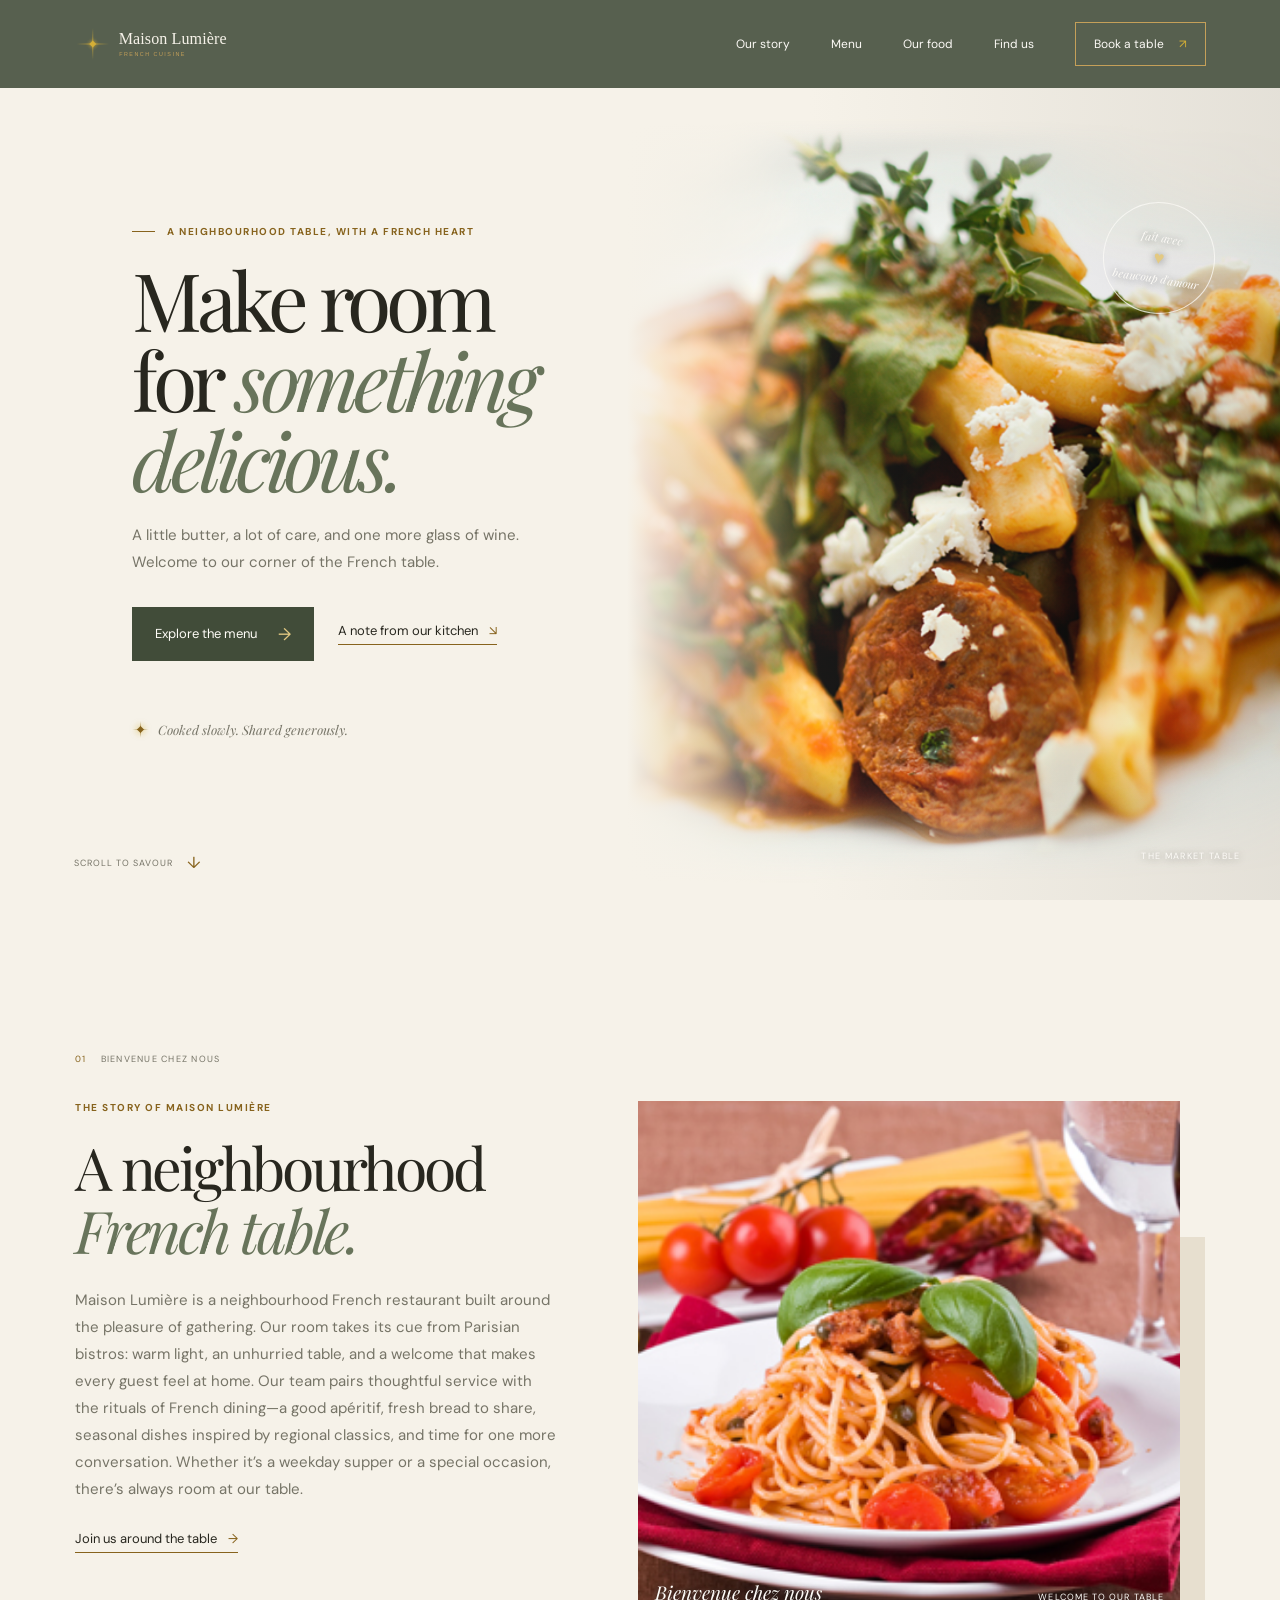
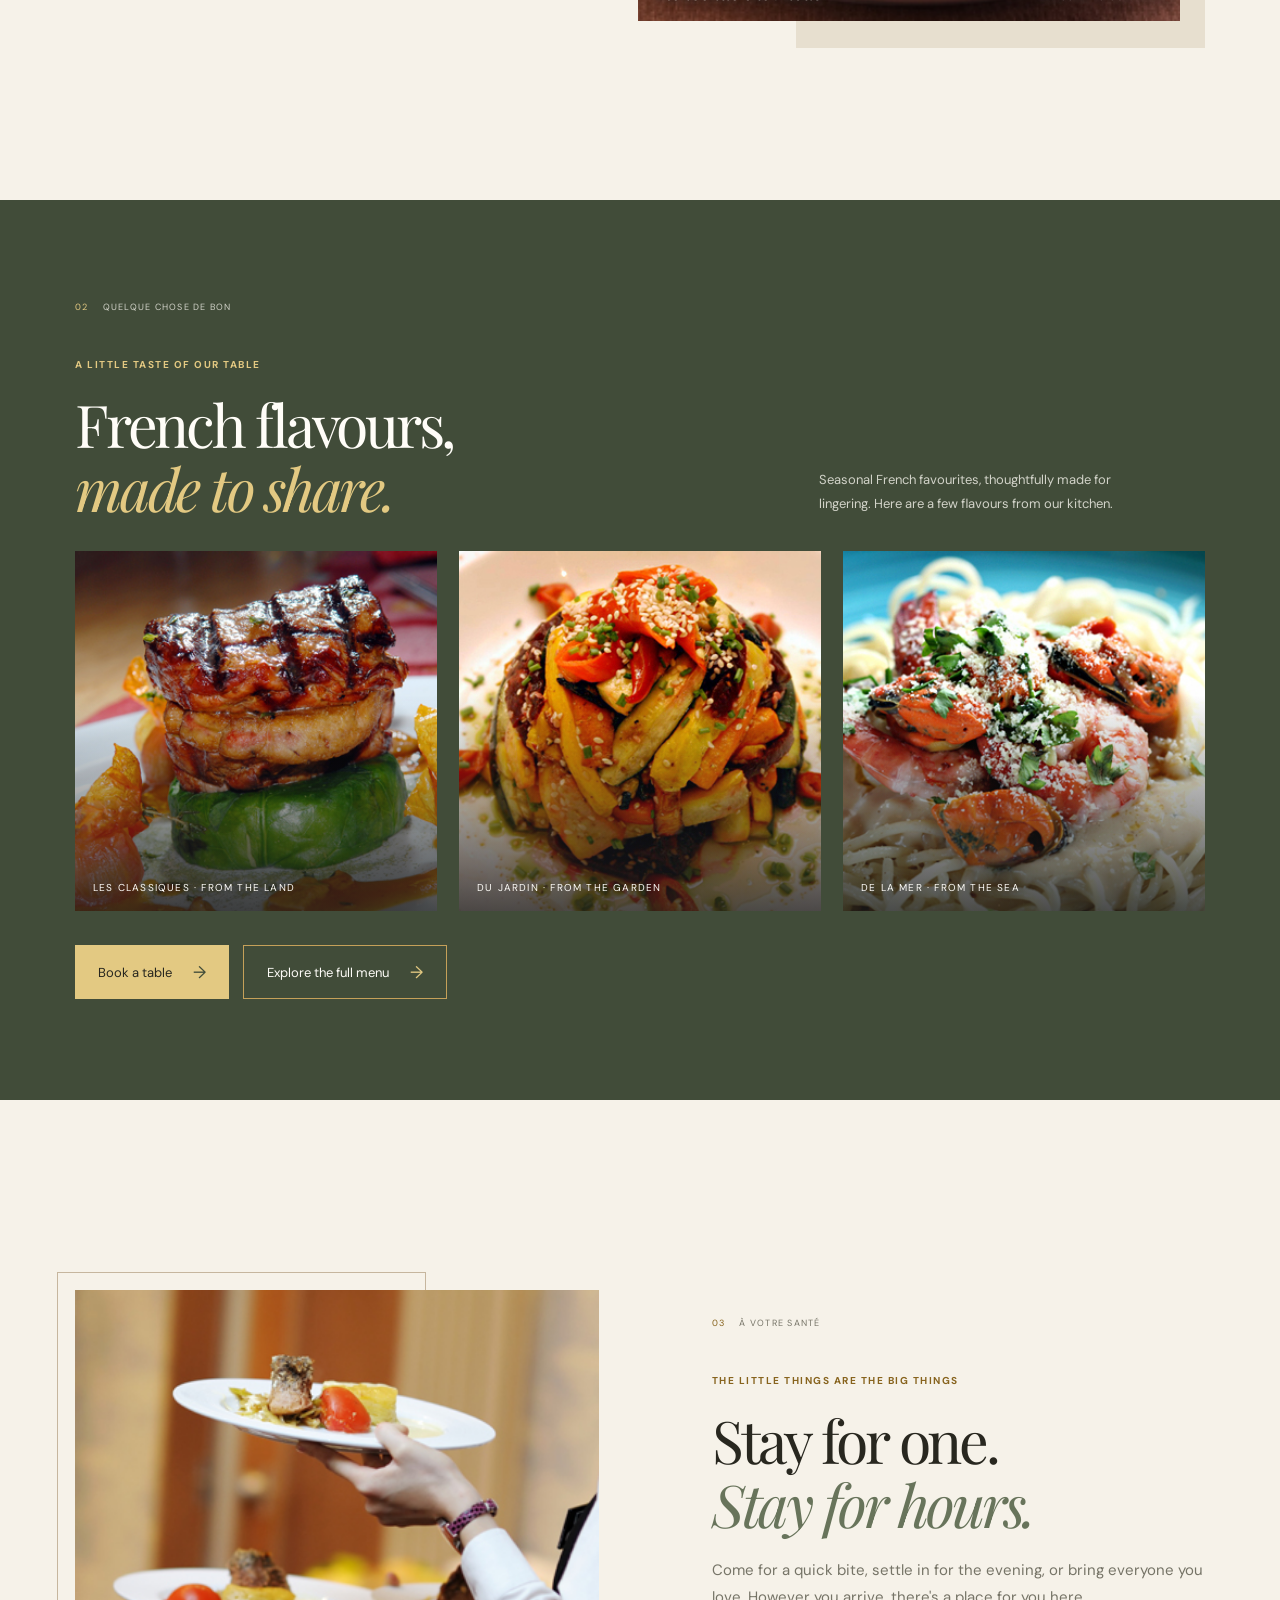
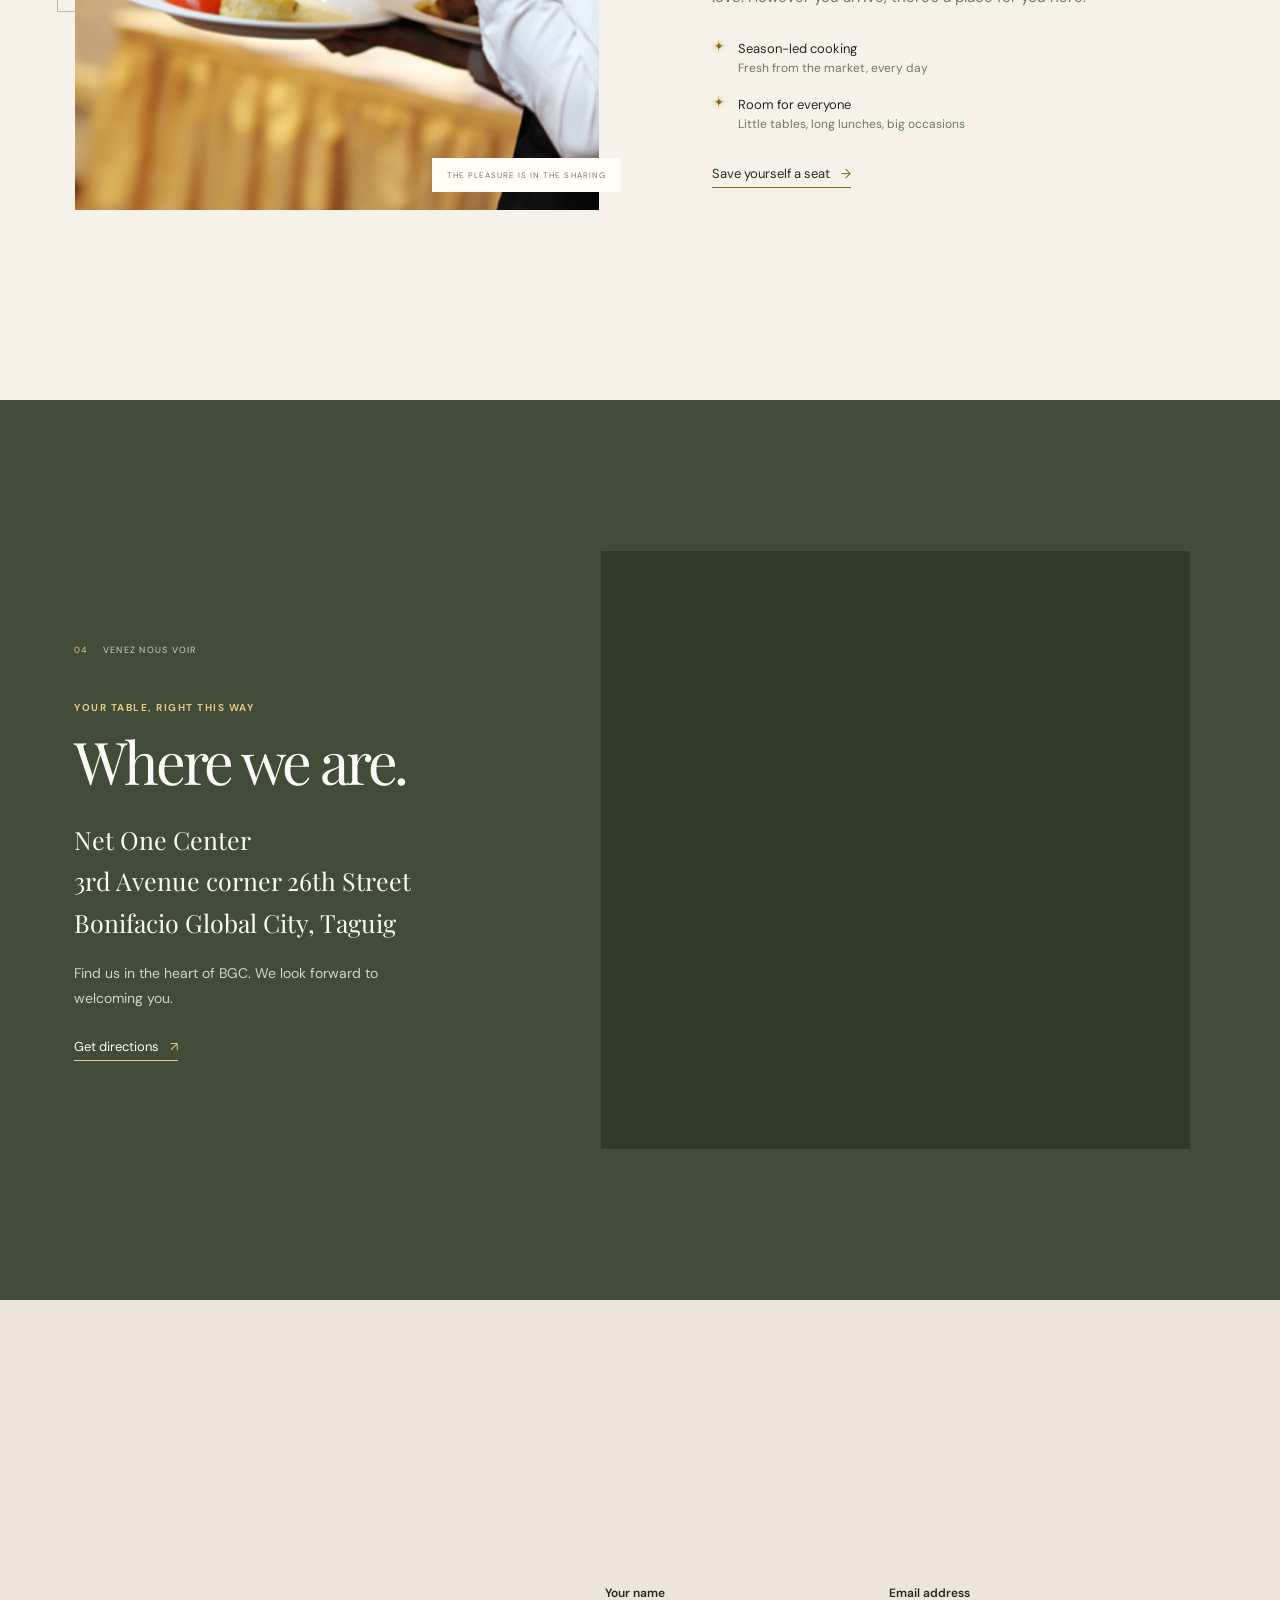
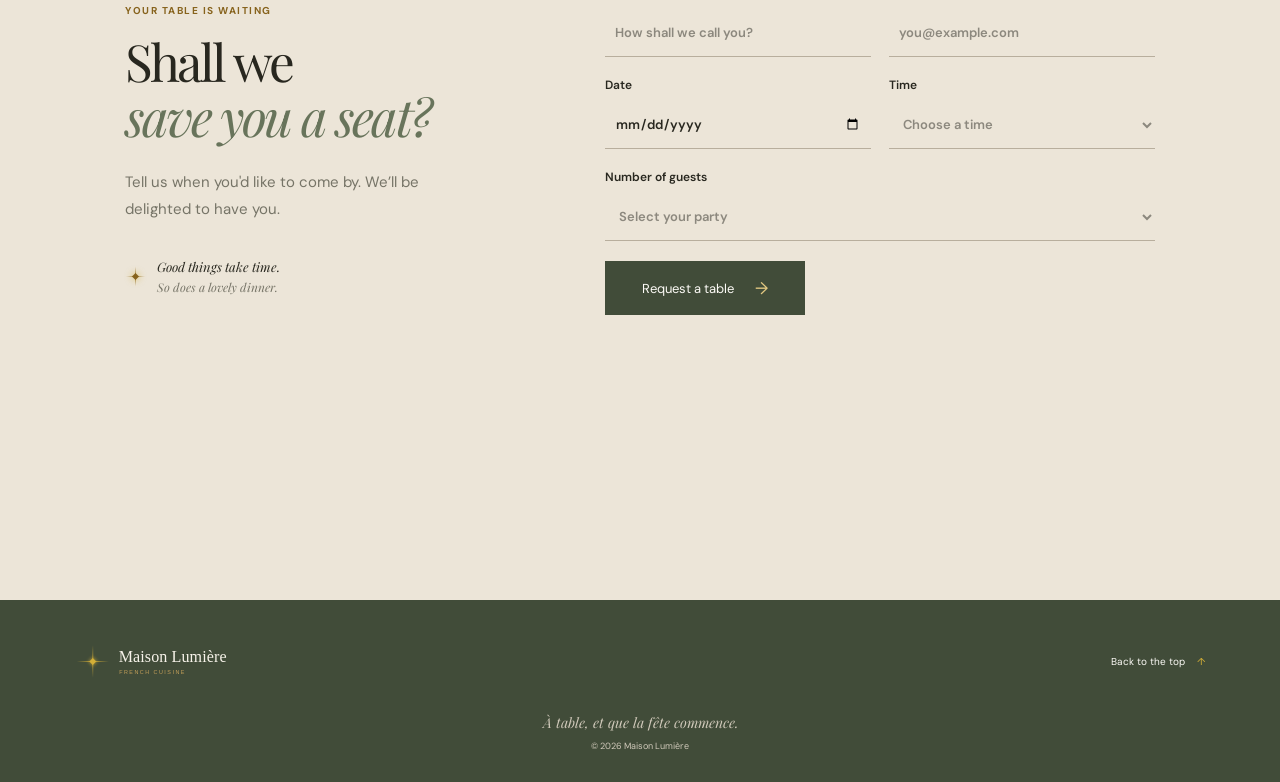
==== commit 1e2be640: "Add Maison Lumiere menu page" ====
--- a/index.html
+++ b/index.html
@@ -23,6 +23,7 @@
     </button>
     <nav class="site-nav" id="site-nav" aria-label="Main navigation">
       <a href="#story">Our story</a>
+      <a href="menu.html">Menu</a>
       <a href="#our-food">Our food</a>
       <a href="#location">Find us</a>
       <a class="nav-booking" href="#reserve">Book a table <span aria-hidden="true">↗</span></a>
@@ -36,7 +37,7 @@
         <h1>Make room<br>for <em>something</em><br><em>delicious.</em></h1>
         <p class="hero-description">A little butter, a lot of care, and one more glass of wine. Welcome to our corner of the French table.</p>
         <div class="hero-actions">
-          <a class="button button-dark" href="#our-food">Discover our table <span aria-hidden="true">→</span></a>
+          <a class="button button-dark" href="menu.html">Explore the menu <span aria-hidden="true">→</span></a>
           <a class="text-link" href="#story">A note from our kitchen <span aria-hidden="true">↘</span></a>
         </div>
         <div class="hero-footnote"><span class="logo-star hero-star" aria-hidden="true"><span></span></span> Cooked slowly. Shared generously.</div>
@@ -73,22 +74,22 @@
           <p>Seasonal French favourites, thoughtfully made for lingering. Here are a few flavours from our kitchen.</p>
         </div>
         <div class="menu-preview-grid">
-          <article class="menu-preview-card" data-preview-description="A French classic from the land, prepared for a relaxed meal at Maison Lumière.">
+          <a class="menu-preview-card" href="menu.html#mains" data-preview-description="A French classic from the land, prepared for a relaxed meal at Maison Lumière.">
             <img src="images/index_img-7.jpg" alt="A beautifully plated grilled main course" loading="lazy">
             <span class="menu-preview-label">LES CLASSIQUES · FROM THE LAND</span>
-          </article>
-          <article class="menu-preview-card" data-preview-description="Seasonal garden vegetables, thoughtfully prepared with French herbs.">
+          </a>
+          <a class="menu-preview-card" href="menu.html#vegetarian" data-preview-description="Seasonal garden vegetables, thoughtfully prepared with French herbs.">
             <img src="images/index_img-8.jpg" alt="A colorful plate of seasonal vegetables" loading="lazy">
             <span class="menu-preview-label">DU JARDIN · FROM THE GARDEN</span>
-          </article>
-          <article class="menu-preview-card" data-preview-description="Fresh seafood and comforting pasta, simply prepared for the table.">
+          </a>
+          <a class="menu-preview-card" href="menu.html#seafood" data-preview-description="Fresh seafood and comforting pasta, simply prepared for the table.">
             <img src="images/index_img-9.jpg" alt="A seafood dish with mussels and pasta" loading="lazy">
             <span class="menu-preview-label">DE LA MER · FROM THE SEA</span>
-          </article>
+          </a>
         </div>
         <div class="menu-preview-actions">
           <a class="button button-menu" href="#reserve">Book a table <span aria-hidden="true">→</span></a>
-          <a class="button button-menu button-menu-secondary" href="#location">Find us <span aria-hidden="true">→</span></a>
+          <a class="button button-menu button-menu-secondary" href="menu.html">Explore the full menu <span aria-hidden="true">→</span></a>
         </div>
       </div>
     </section>
--- a/styles.css
+++ b/styles.css
@@ -108,6 +108,7 @@
 .menu-preview .menu-heading > p { width: min(330px, 34%); font-size: 13px; }
 .menu-preview-grid { display: grid; grid-template-columns: repeat(3, minmax(0, 1fr)); gap: 22px; }
 .menu-preview-card { position: relative; min-height: clamp(220px, 30vw, 360px); overflow: hidden; background: var(--charcoal); }
+.menu-preview-card:focus-visible { outline: 2px solid var(--gold-soft); outline-offset: 4px; }
 .menu-preview-card::after { position: absolute; inset: 40% 0 0; background: linear-gradient(transparent, rgba(26, 26, 26, .78)); content: ""; }
 .menu-preview-card img { width: 100%; height: 100%; position: absolute; inset: 0; object-fit: cover; transition: transform .35s ease; }
 .menu-preview-card:hover img { transform: scale(1.04); }
@@ -154,6 +155,7 @@
 .menu-category-picker > span { position: absolute; top: -13px; right: 15px; bottom: 0; display: grid; place-items: center; color: var(--gold-soft); font-size: 18px; line-height: 1; pointer-events: none; }
 .menu-grid { display: grid; grid-template-columns: repeat(2, minmax(0, 1fr)); column-gap: 34px; row-gap: 39px; }
 .menu-category { min-width: 0; padding-top: 20px; border-top: 1px solid var(--line-dark); scroll-margin-top: 24px; }
+.menu-category:nth-child(even) { transform: translateY(9px); }
 .menu-category-label { display: flex; gap: 11px; margin-bottom: 12px; color: var(--gold-soft); font-size: 8px; letter-spacing: .15em; }
 .menu-category-label span { color: var(--muted-light); }
 .menu-category > h3 { margin-bottom: 7px; font: 400 27px/1.15 var(--serif); }
@@ -346,6 +348,7 @@
   .menu-category-picker { margin-bottom: 32px; }
   .menu-grid { grid-template-columns: 1fr; row-gap: 29px; }
   .menu-category { padding-top: 17px; }
+  .menu-category:nth-child(even) { transform: none; }
   .menu-footnote { margin-top: 32px; line-height: 1.8; }
   .promise { padding-top: 75px; padding-bottom: 77px; grid-template-columns: 1fr; gap: 52px; }
   .promise-photo { width: 88%; }
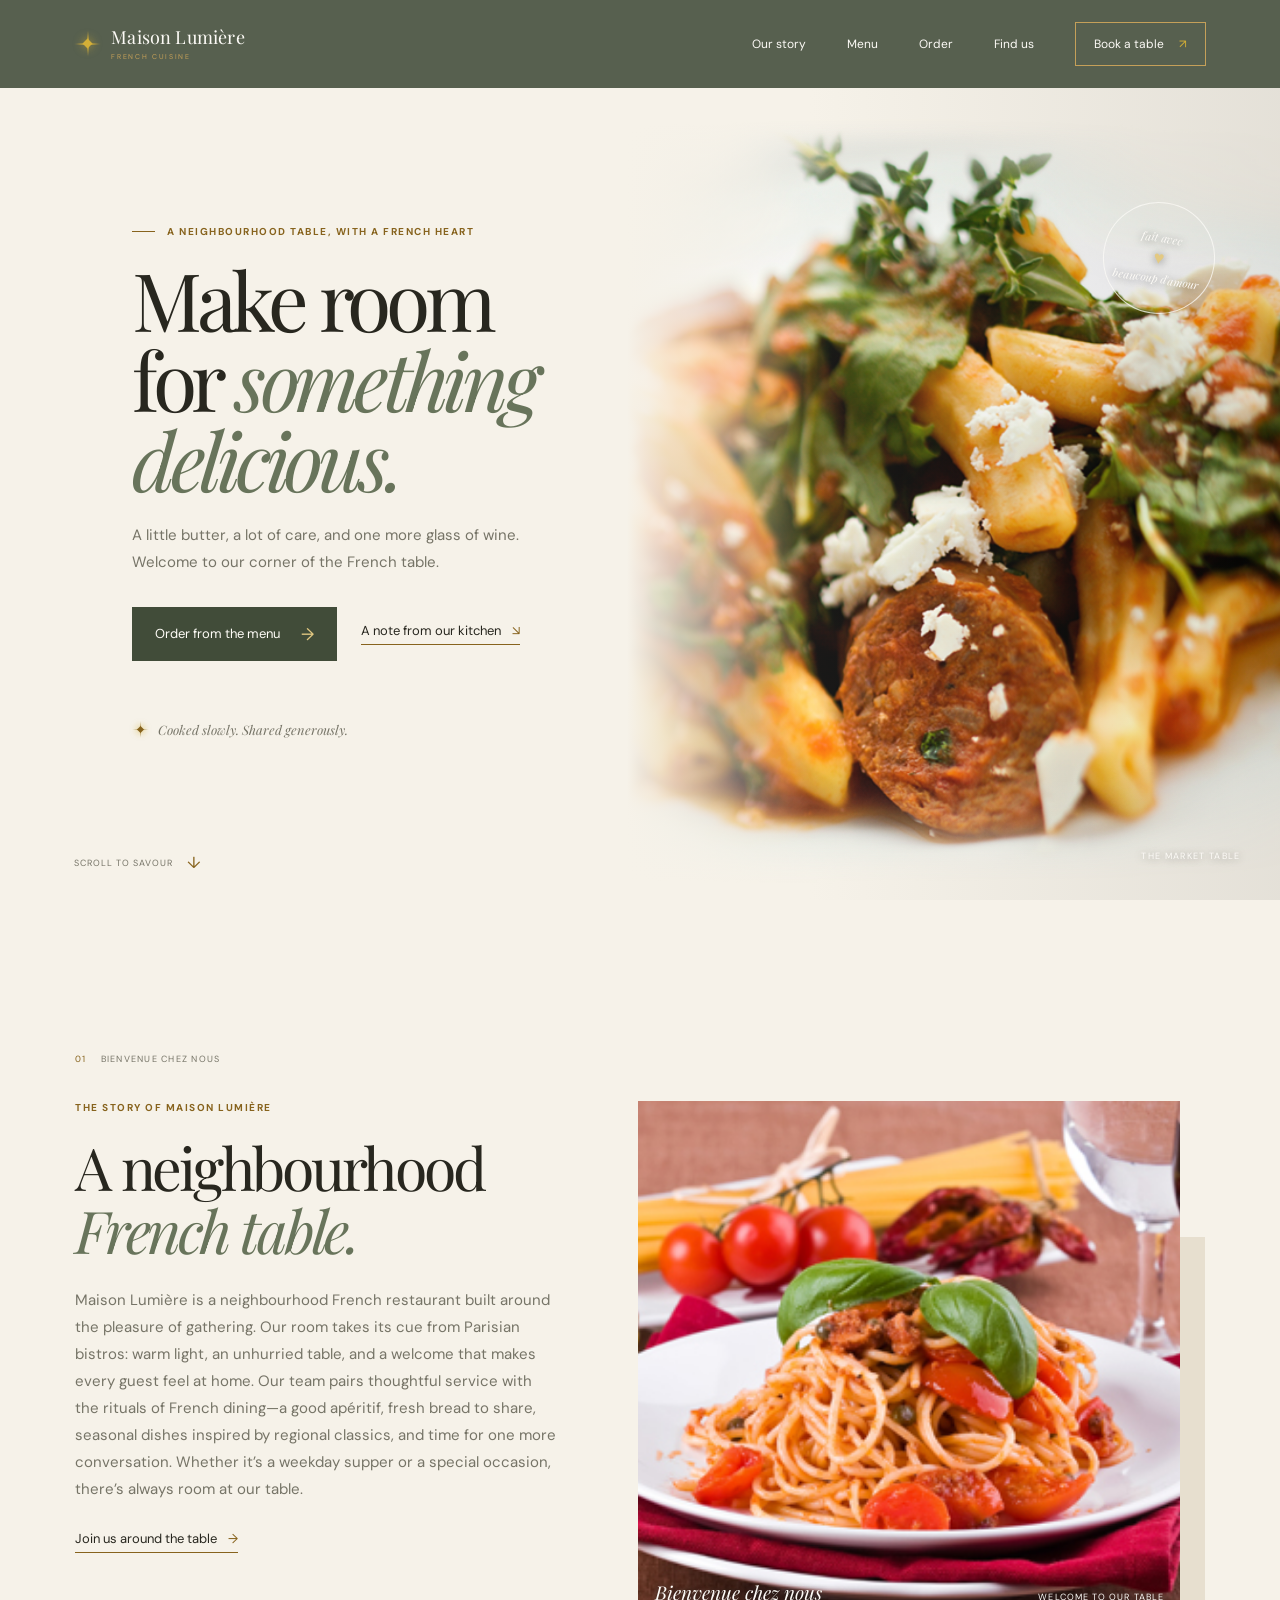
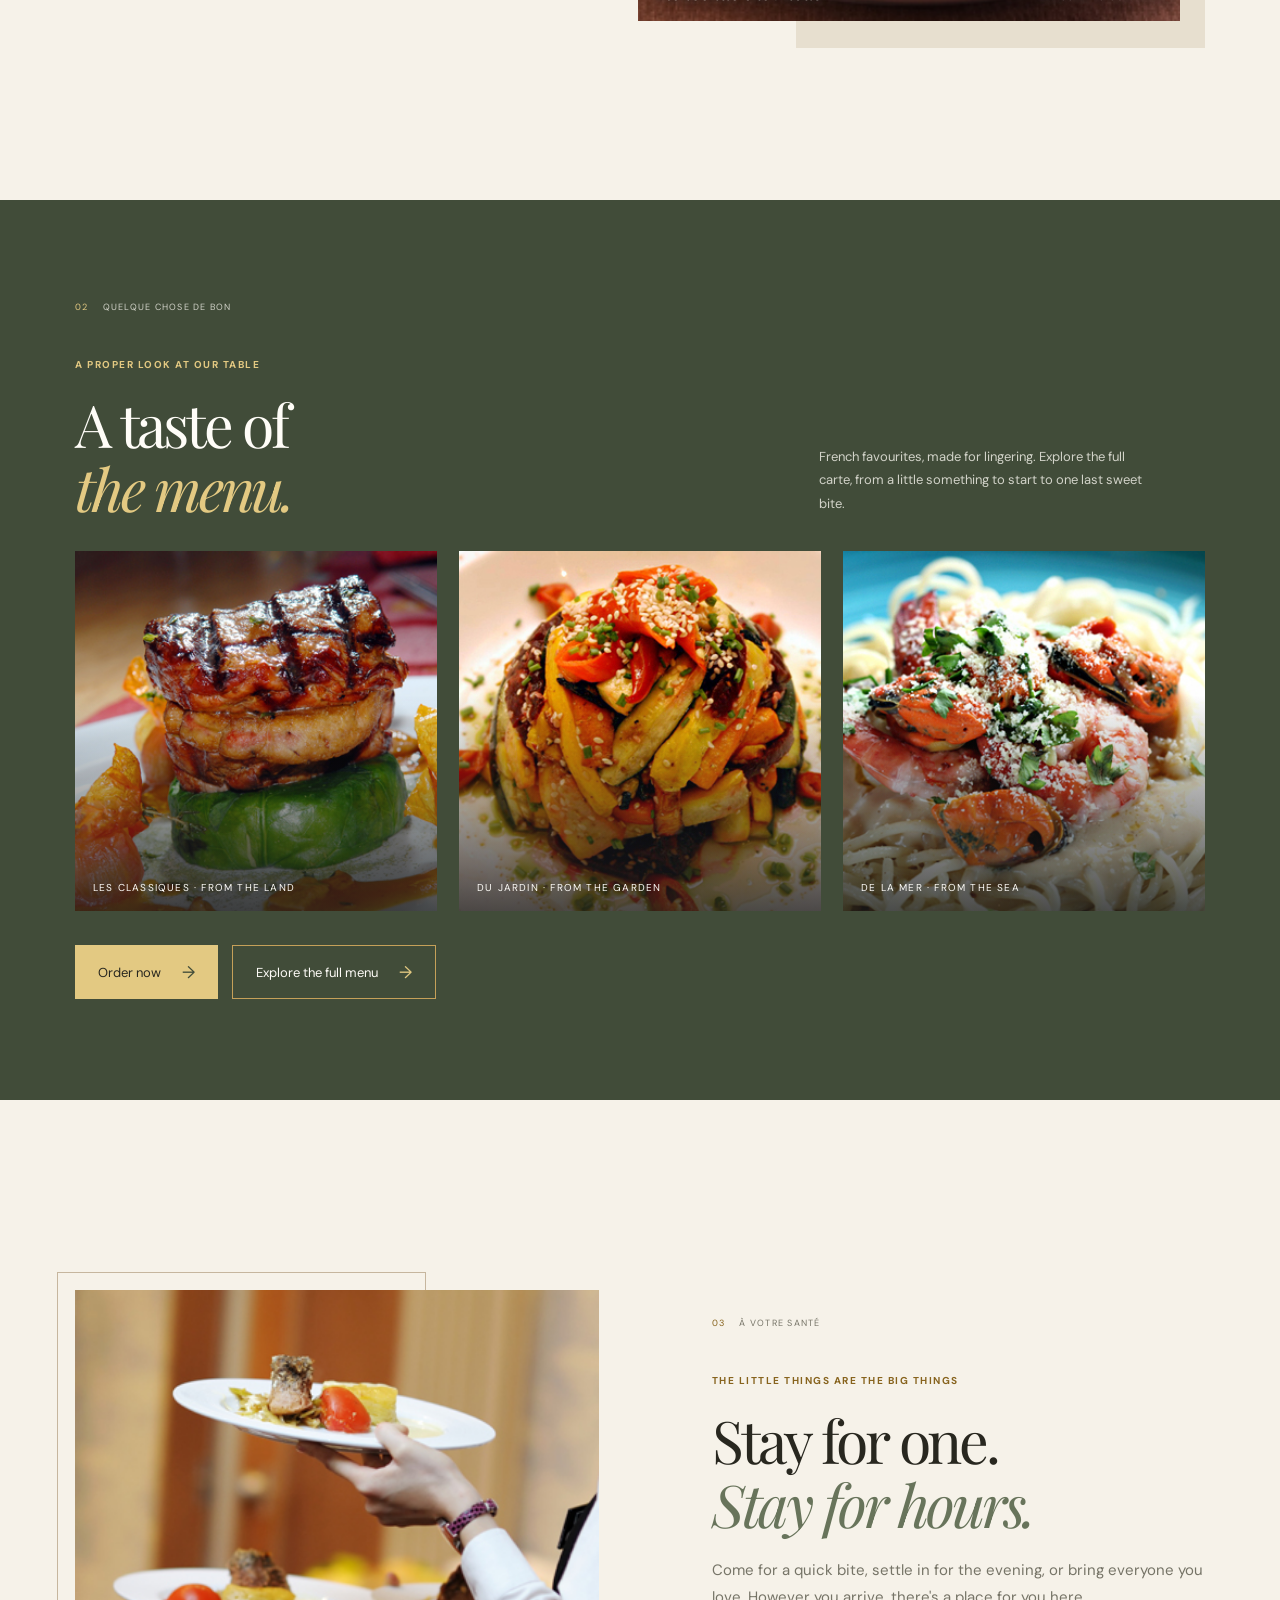
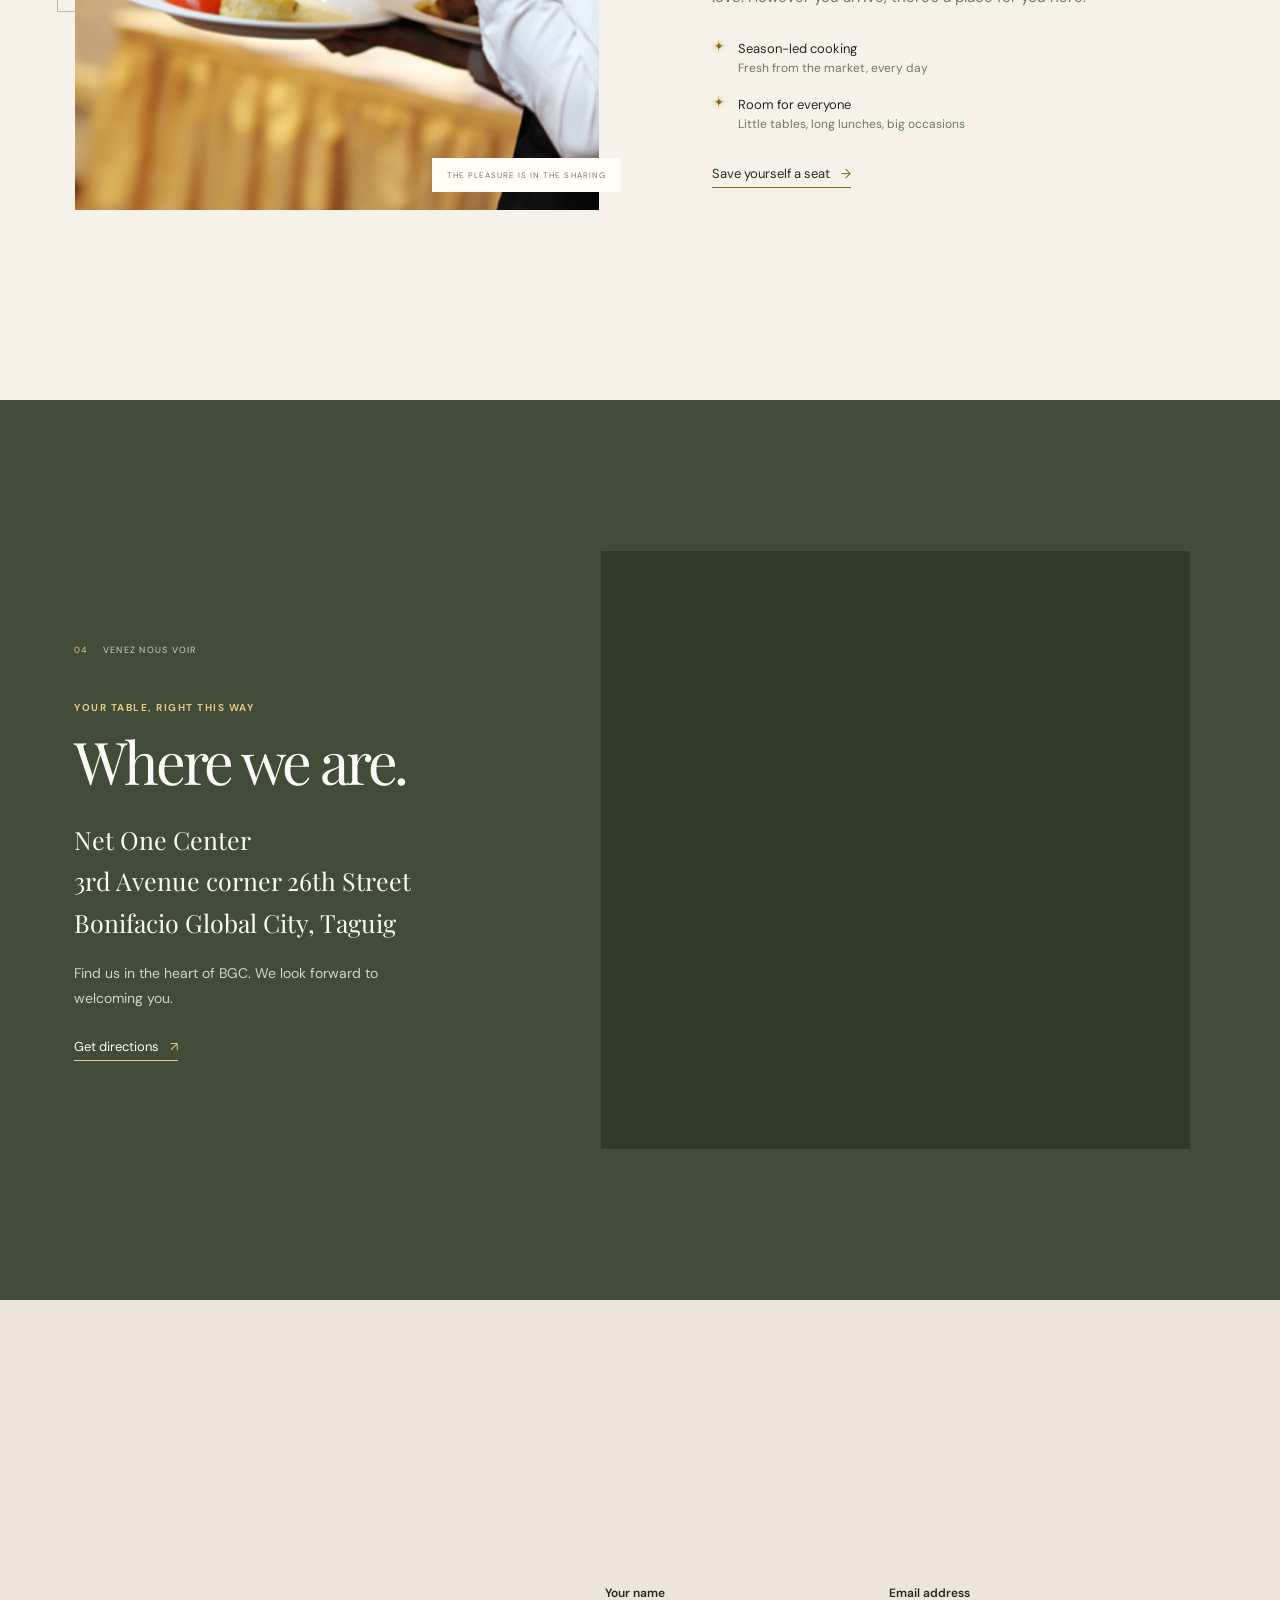
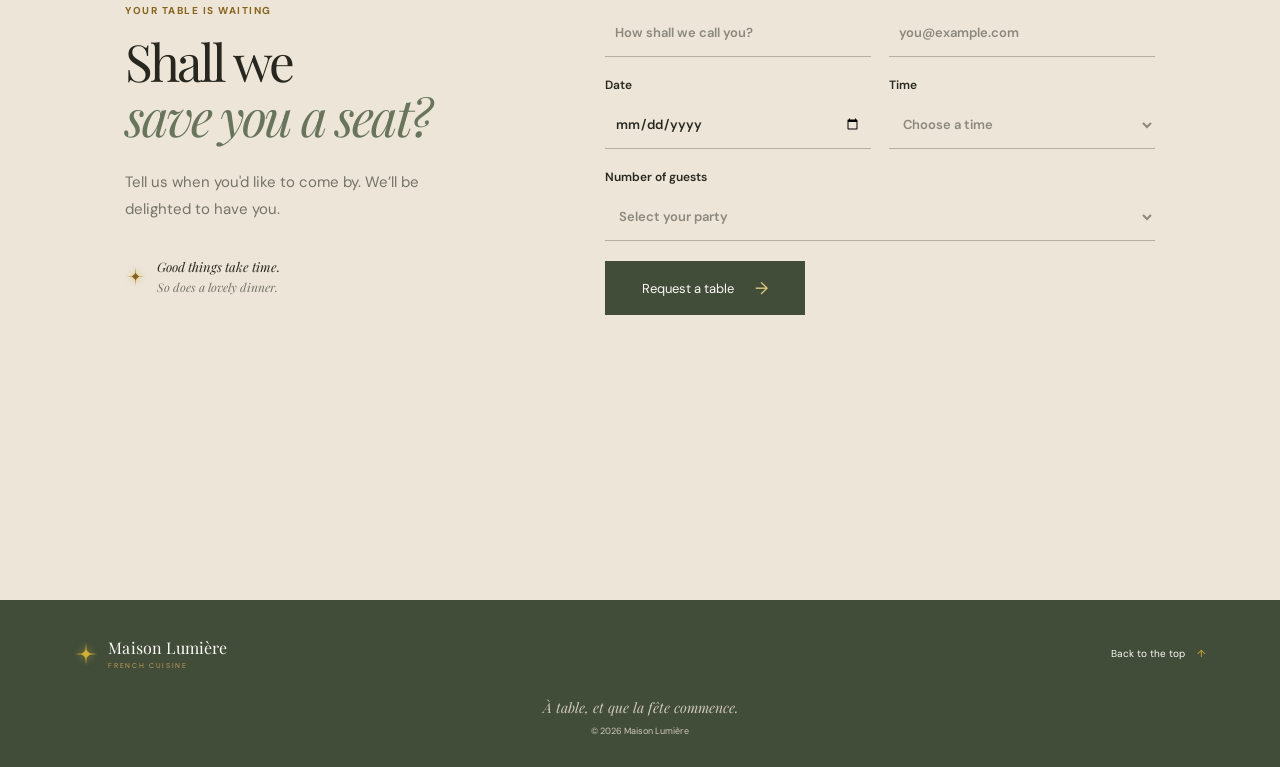
==== commit 834acc2f: "Update Maison Lumiere homepage files" ====
--- a/index.html
+++ b/index.html
@@ -15,7 +15,8 @@
 <body>
   <header class="site-header">
       <a class="brand" href="#top" aria-label="Maison Lumière home">
-        <img class="brand-logo" src="maison-lumiere-logo.svg" alt="Maison Lumière — French Cuisine">
+        <span class="brand-mark" aria-hidden="true"><span></span></span>
+        <span class="brand-name">Maison Lumière<small>French Cuisine</small></span>
     </a>
     <button class="menu-toggle" type="button" aria-expanded="false" aria-controls="site-nav">
       <span class="sr-only">Toggle navigation</span>
@@ -24,7 +25,7 @@
     <nav class="site-nav" id="site-nav" aria-label="Main navigation">
       <a href="#story">Our story</a>
       <a href="menu.html">Menu</a>
-      <a href="#our-food">Our food</a>
+      <a href="menu.html#order-summary">Order</a>
       <a href="#location">Find us</a>
       <a class="nav-booking" href="#reserve">Book a table <span aria-hidden="true">↗</span></a>
     </nav>
@@ -37,7 +38,7 @@
         <h1>Make room<br>for <em>something</em><br><em>delicious.</em></h1>
         <p class="hero-description">A little butter, a lot of care, and one more glass of wine. Welcome to our corner of the French table.</p>
         <div class="hero-actions">
-          <a class="button button-dark" href="menu.html">Explore the menu <span aria-hidden="true">→</span></a>
+          <a class="button button-dark" href="menu.html#menu">Order from the menu <span aria-hidden="true">→</span></a>
           <a class="text-link" href="#story">A note from our kitchen <span aria-hidden="true">↘</span></a>
         </div>
         <div class="hero-footnote"><span class="logo-star hero-star" aria-hidden="true"><span></span></span> Cooked slowly. Shared generously.</div>
@@ -63,15 +64,15 @@
       </figure>
     </section>
 
-    <section class="menu-preview" id="our-food">
+    <section class="menu-preview" id="menu">
       <div class="section-wrap">
         <div class="section-kicker section-kicker-light"><span>02</span><span>QUELQUE CHOSE DE BON</span></div>
         <div class="menu-heading">
           <div>
-            <p class="eyebrow">A little taste of our table</p>
-            <h2>French flavours,<br><em>made to share.</em></h2>
+            <p class="eyebrow">A proper look at our table</p>
+            <h2>A taste of<br><em>the menu.</em></h2>
           </div>
-          <p>Seasonal French favourites, thoughtfully made for lingering. Here are a few flavours from our kitchen.</p>
+          <p>French favourites, made for lingering. Explore the full carte, from a little something to start to one last sweet bite.</p>
         </div>
         <div class="menu-preview-grid">
           <a class="menu-preview-card" href="menu.html#mains" data-preview-description="A French classic from the land, prepared for a relaxed meal at Maison Lumière.">
@@ -88,7 +89,7 @@
           </a>
         </div>
         <div class="menu-preview-actions">
-          <a class="button button-menu" href="#reserve">Book a table <span aria-hidden="true">→</span></a>
+          <a class="button button-menu" href="menu.html#order-summary">Order now <span aria-hidden="true">→</span></a>
           <a class="button button-menu button-menu-secondary" href="menu.html">Explore the full menu <span aria-hidden="true">→</span></a>
         </div>
       </div>
@@ -154,7 +155,8 @@
 
   <footer class="site-footer">
     <a class="brand footer-brand" href="#top" aria-label="Maison Lumière home">
-      <img class="brand-logo" src="maison-lumiere-logo.svg" alt="Maison Lumière — French Cuisine">
+      <span class="brand-mark" aria-hidden="true"><span></span></span>
+      <span class="brand-name">Maison Lumière<small>French Cuisine</small></span>
     </a>
     <p>À table, et que la fête commence.</p>
     <a href="#top" class="back-top">Back to the top <span aria-hidden="true">↑</span></a>
--- a/styles.css
+++ b/styles.css
@@ -40,7 +40,6 @@
 
 .site-header { height: 88px; padding: 0 5.8%; display: flex; align-items: center; justify-content: space-between; position: sticky; top: 0; z-index: 5; background: rgba(65, 76, 57, .88); backdrop-filter: blur(10px); -webkit-backdrop-filter: blur(10px); }
 .brand { display: inline-flex; align-items: center; gap: 10px; padding: 9px 0; background: transparent; color: var(--ivory); }
-.brand-logo { display: block; width: 210px; height: auto; }
 .brand-mark, .logo-star { position: relative; display: inline-grid; flex: 0 0 auto; place-items: center; --star-color: var(--gold); }
 .brand-mark { width: 27px; height: 27px; flex-basis: 27px; }
 .brand-mark::before, .brand-mark::after, .logo-star::before, .logo-star::after { position: absolute; content: ""; border-radius: 50%; }
@@ -108,7 +107,6 @@
 .menu-preview .menu-heading > p { width: min(330px, 34%); font-size: 13px; }
 .menu-preview-grid { display: grid; grid-template-columns: repeat(3, minmax(0, 1fr)); gap: 22px; }
 .menu-preview-card { position: relative; min-height: clamp(220px, 30vw, 360px); overflow: hidden; background: var(--charcoal); }
-.menu-preview-card:focus-visible { outline: 2px solid var(--gold-soft); outline-offset: 4px; }
 .menu-preview-card::after { position: absolute; inset: 40% 0 0; background: linear-gradient(transparent, rgba(26, 26, 26, .78)); content: ""; }
 .menu-preview-card img { width: 100%; height: 100%; position: absolute; inset: 0; object-fit: cover; transition: transform .35s ease; }
 .menu-preview-card:hover img { transform: scale(1.04); }
@@ -155,7 +153,6 @@
 .menu-category-picker > span { position: absolute; top: -13px; right: 15px; bottom: 0; display: grid; place-items: center; color: var(--gold-soft); font-size: 18px; line-height: 1; pointer-events: none; }
 .menu-grid { display: grid; grid-template-columns: repeat(2, minmax(0, 1fr)); column-gap: 34px; row-gap: 39px; }
 .menu-category { min-width: 0; padding-top: 20px; border-top: 1px solid var(--line-dark); scroll-margin-top: 24px; }
-.menu-category:nth-child(even) { transform: translateY(9px); }
 .menu-category-label { display: flex; gap: 11px; margin-bottom: 12px; color: var(--gold-soft); font-size: 8px; letter-spacing: .15em; }
 .menu-category-label span { color: var(--muted-light); }
 .menu-category > h3 { margin-bottom: 7px; font: 400 27px/1.15 var(--serif); }
@@ -294,7 +291,6 @@
   :root { --header-height: 70px; }
   .site-header { height: 70px; }
   .brand { gap: 8px; padding: 9px 10px; }
-  .brand-logo { width: 180px; }
   .brand-mark { width: 23px; height: 23px; flex-basis: 23px; }
   .brand-mark span { width: 6px; height: 6px; }
   .brand-name { font-size: 15px; }
@@ -348,7 +344,6 @@
   .menu-category-picker { margin-bottom: 32px; }
   .menu-grid { grid-template-columns: 1fr; row-gap: 29px; }
   .menu-category { padding-top: 17px; }
-  .menu-category:nth-child(even) { transform: none; }
   .menu-footnote { margin-top: 32px; line-height: 1.8; }
   .promise { padding-top: 75px; padding-bottom: 77px; grid-template-columns: 1fr; gap: 52px; }
   .promise-photo { width: 88%; }
